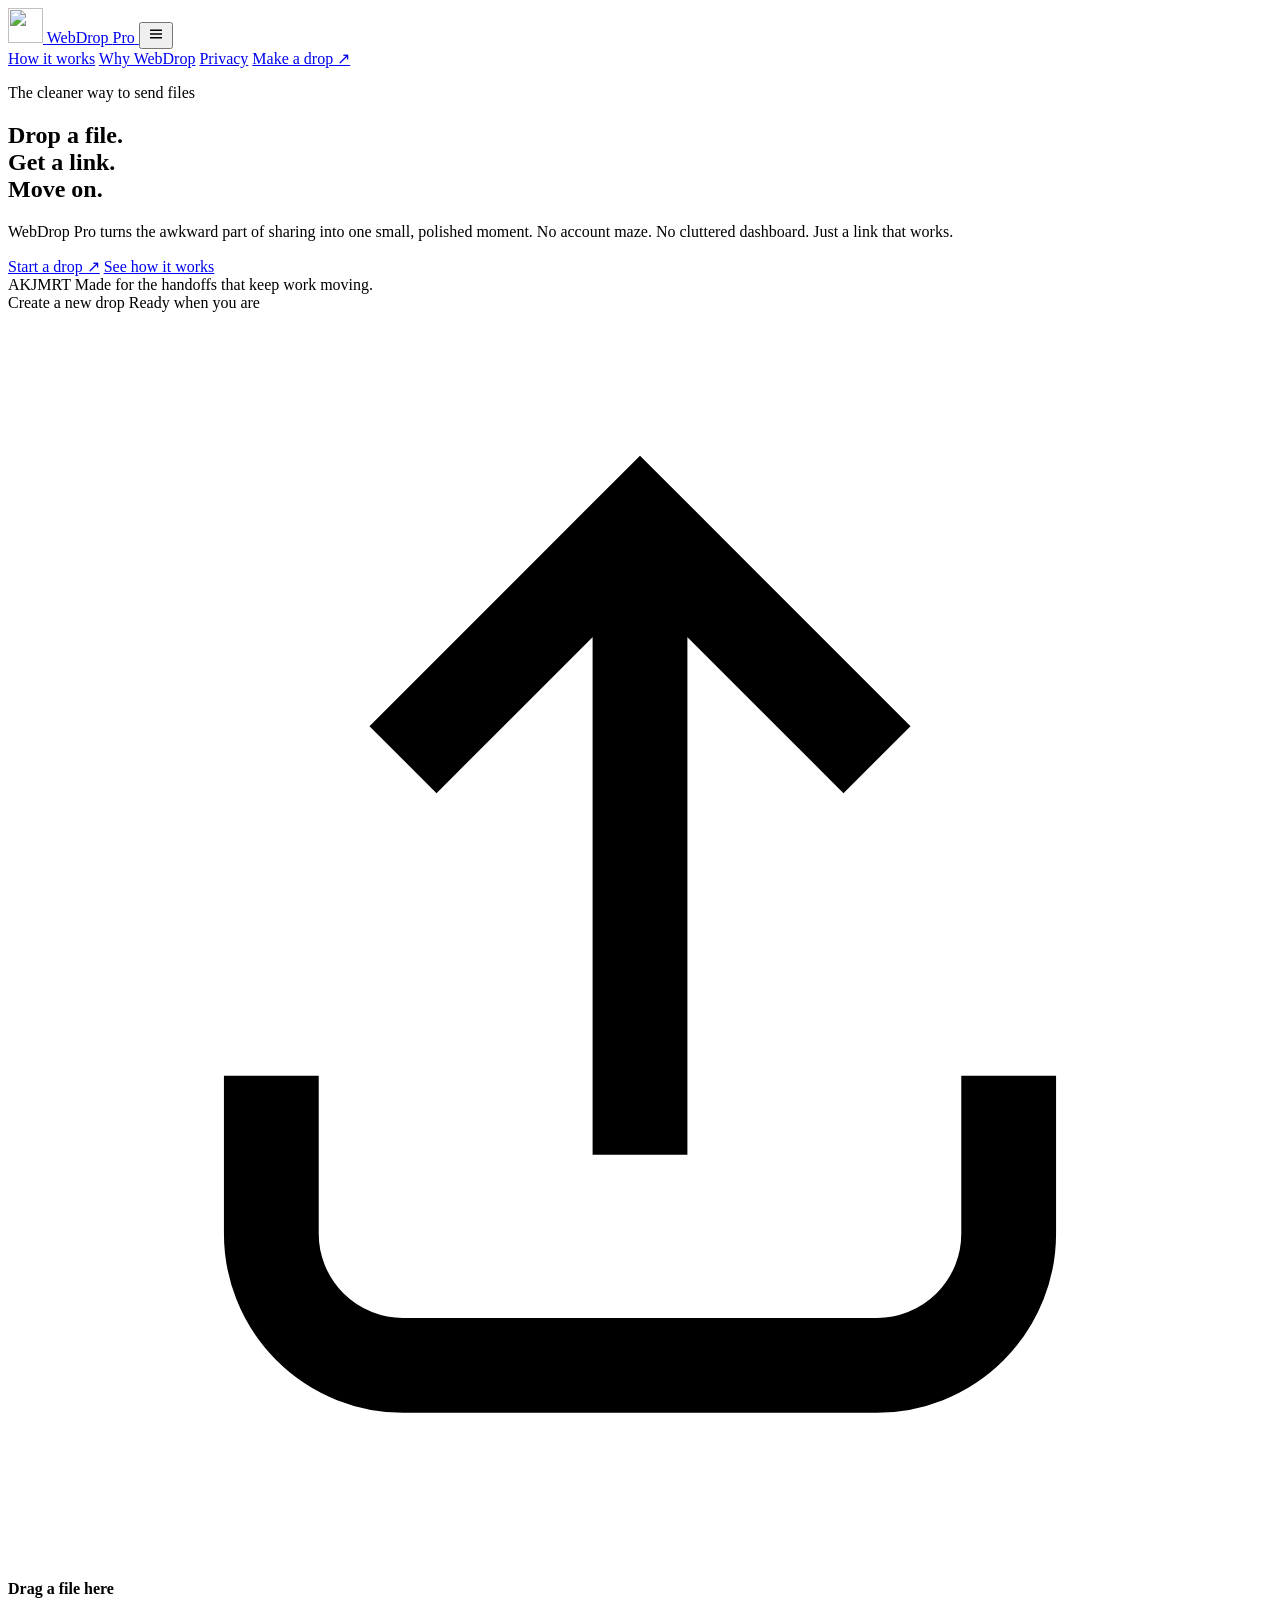
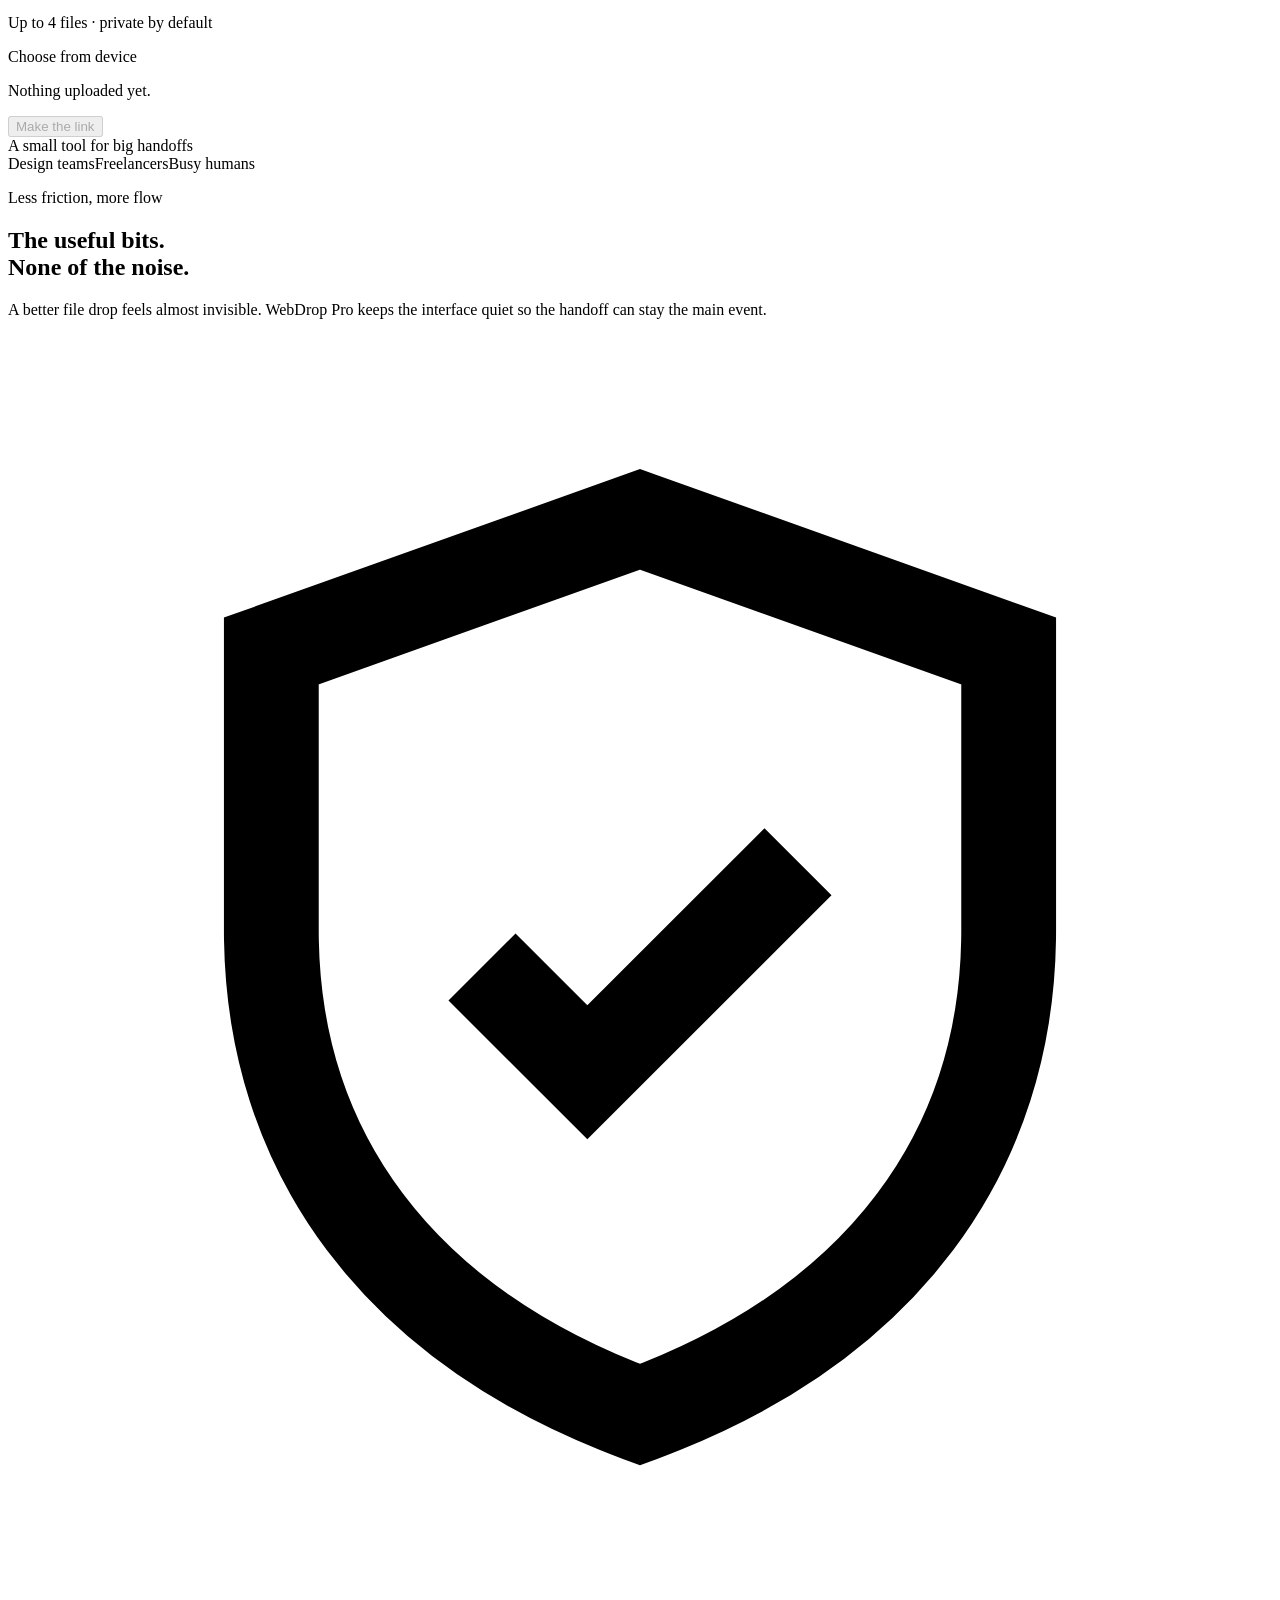
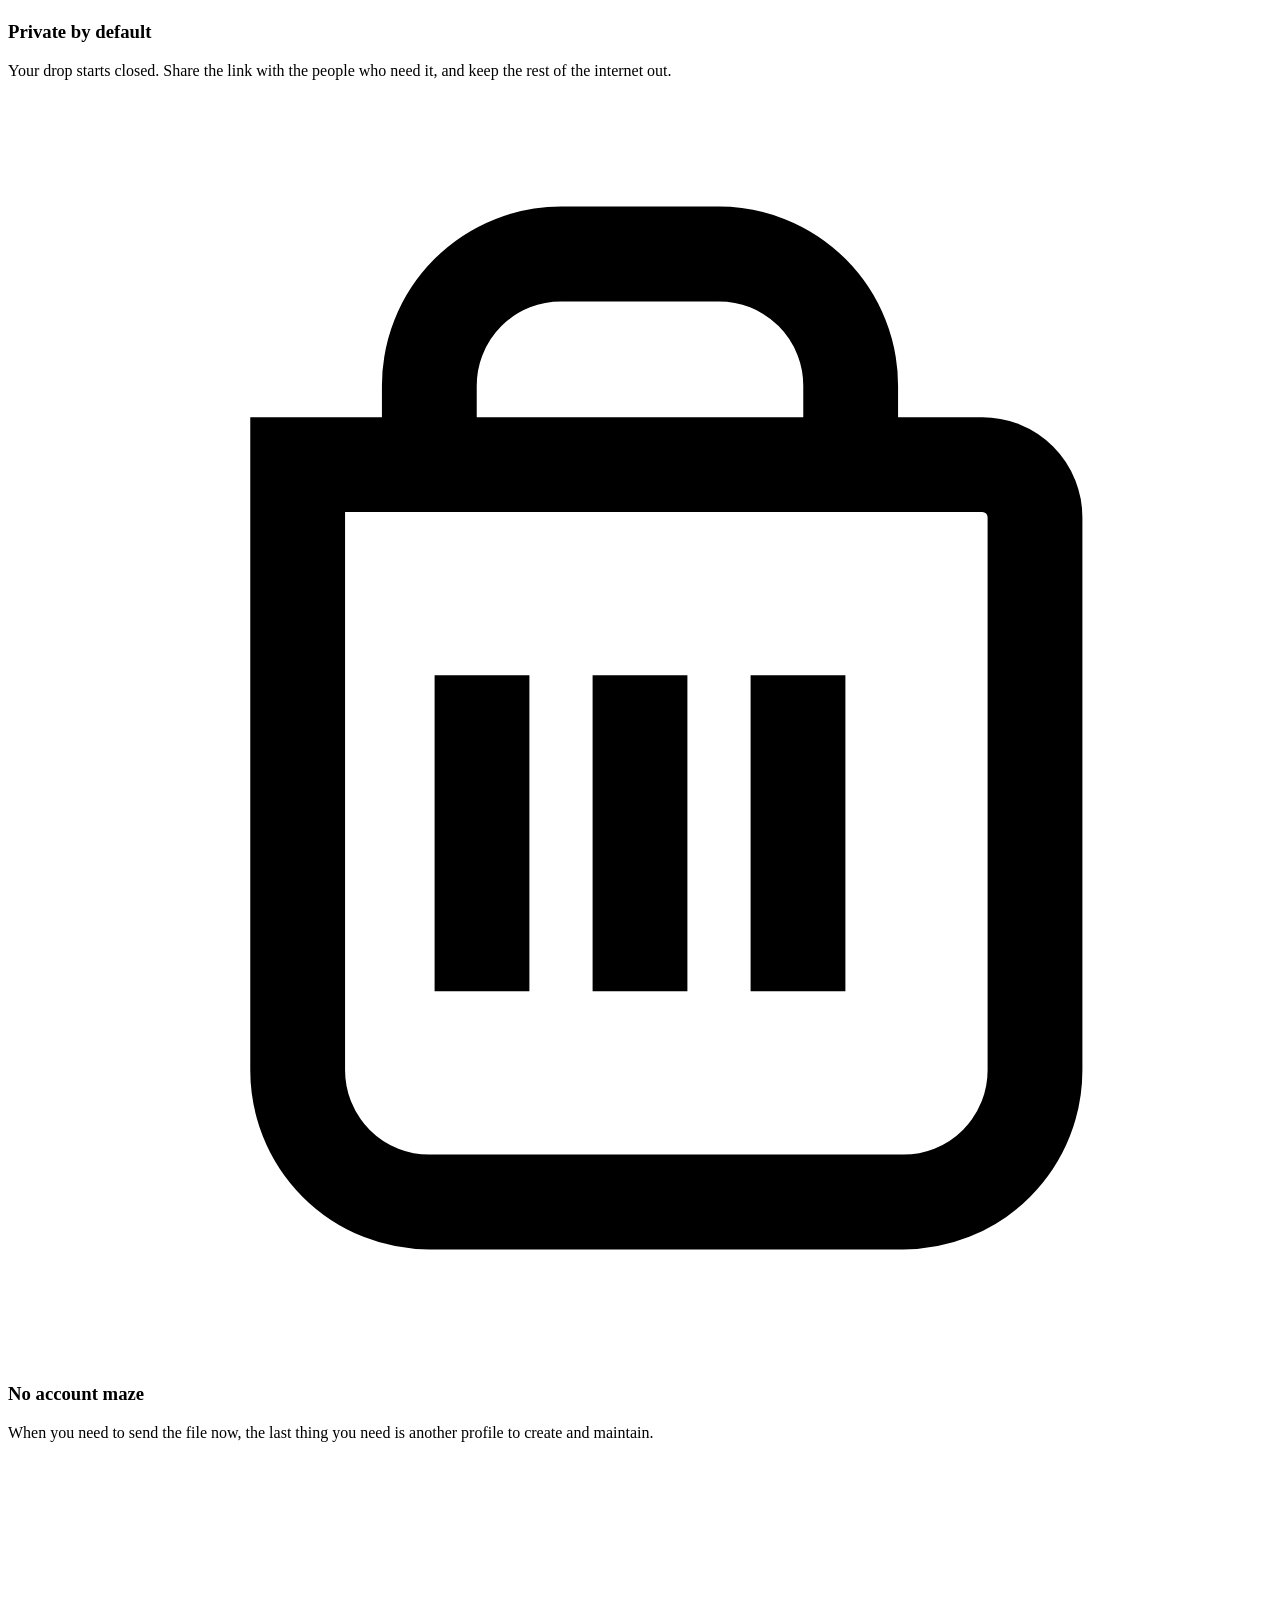
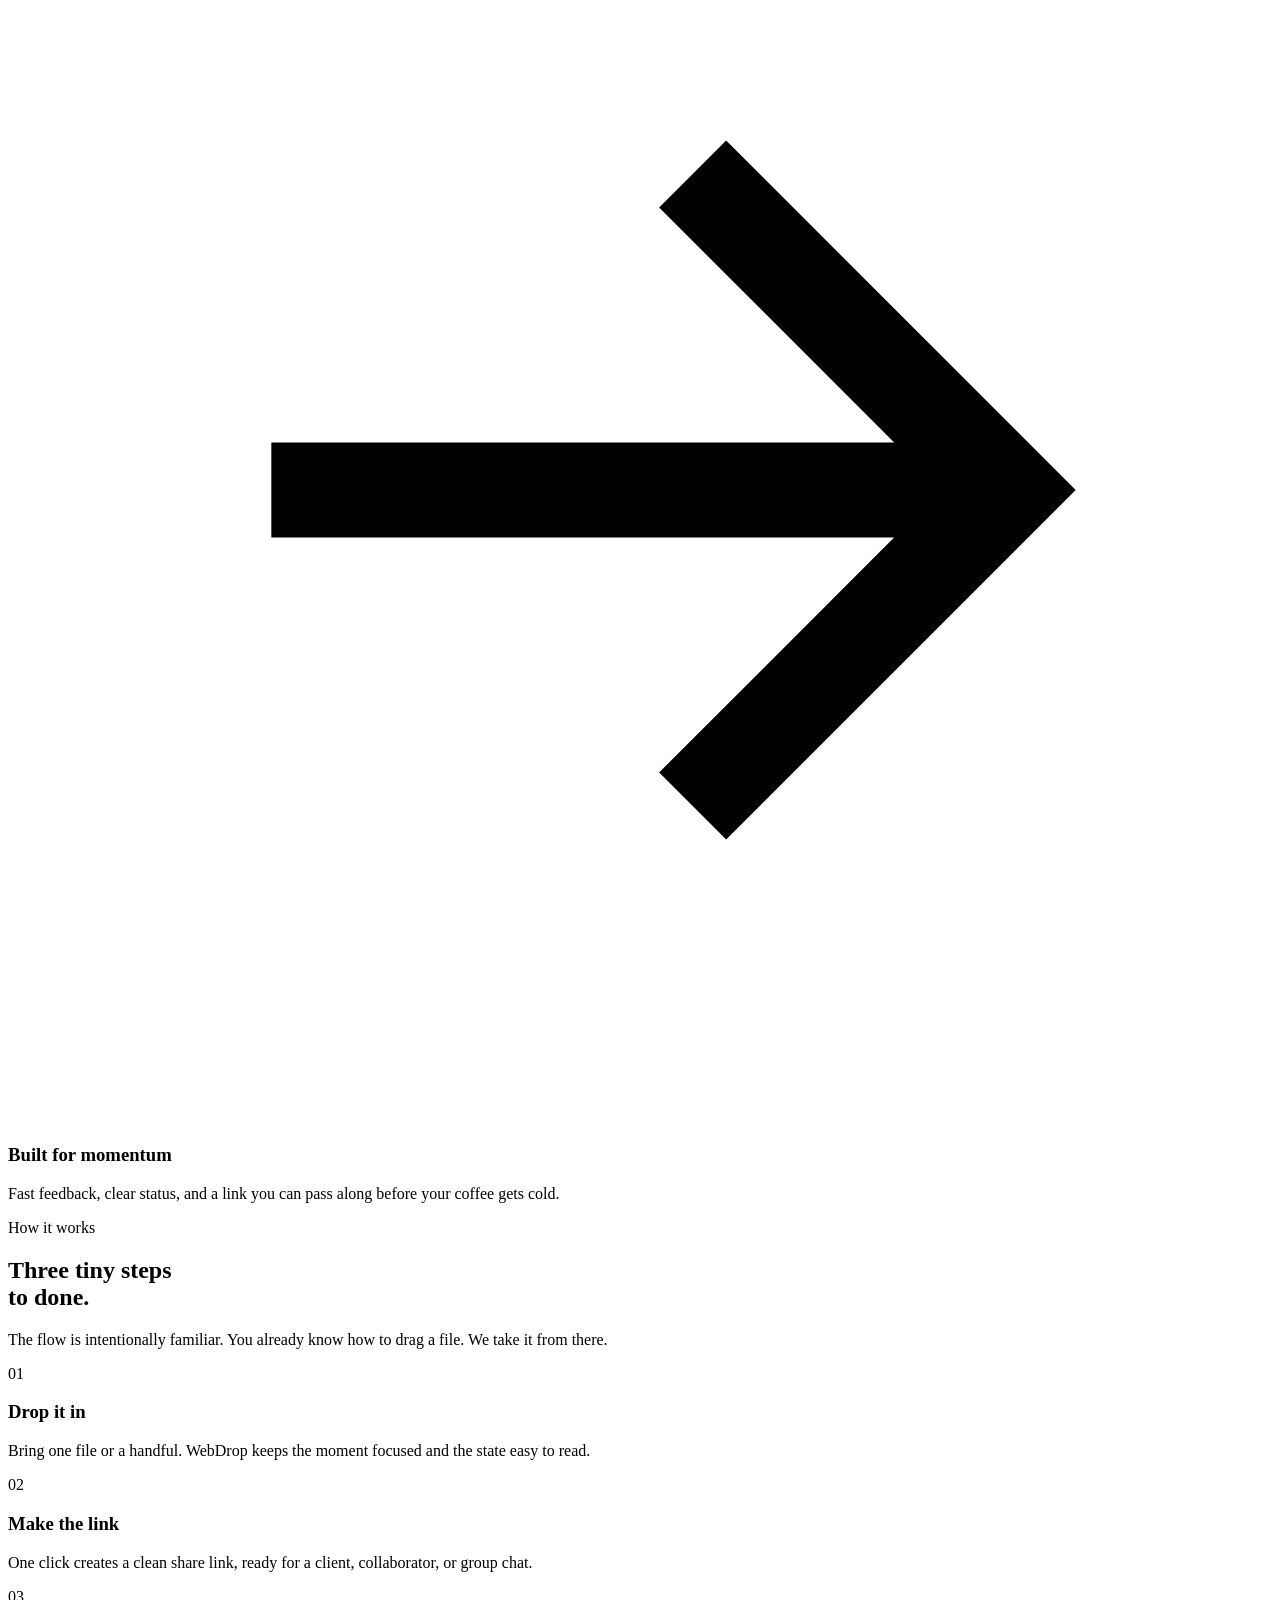
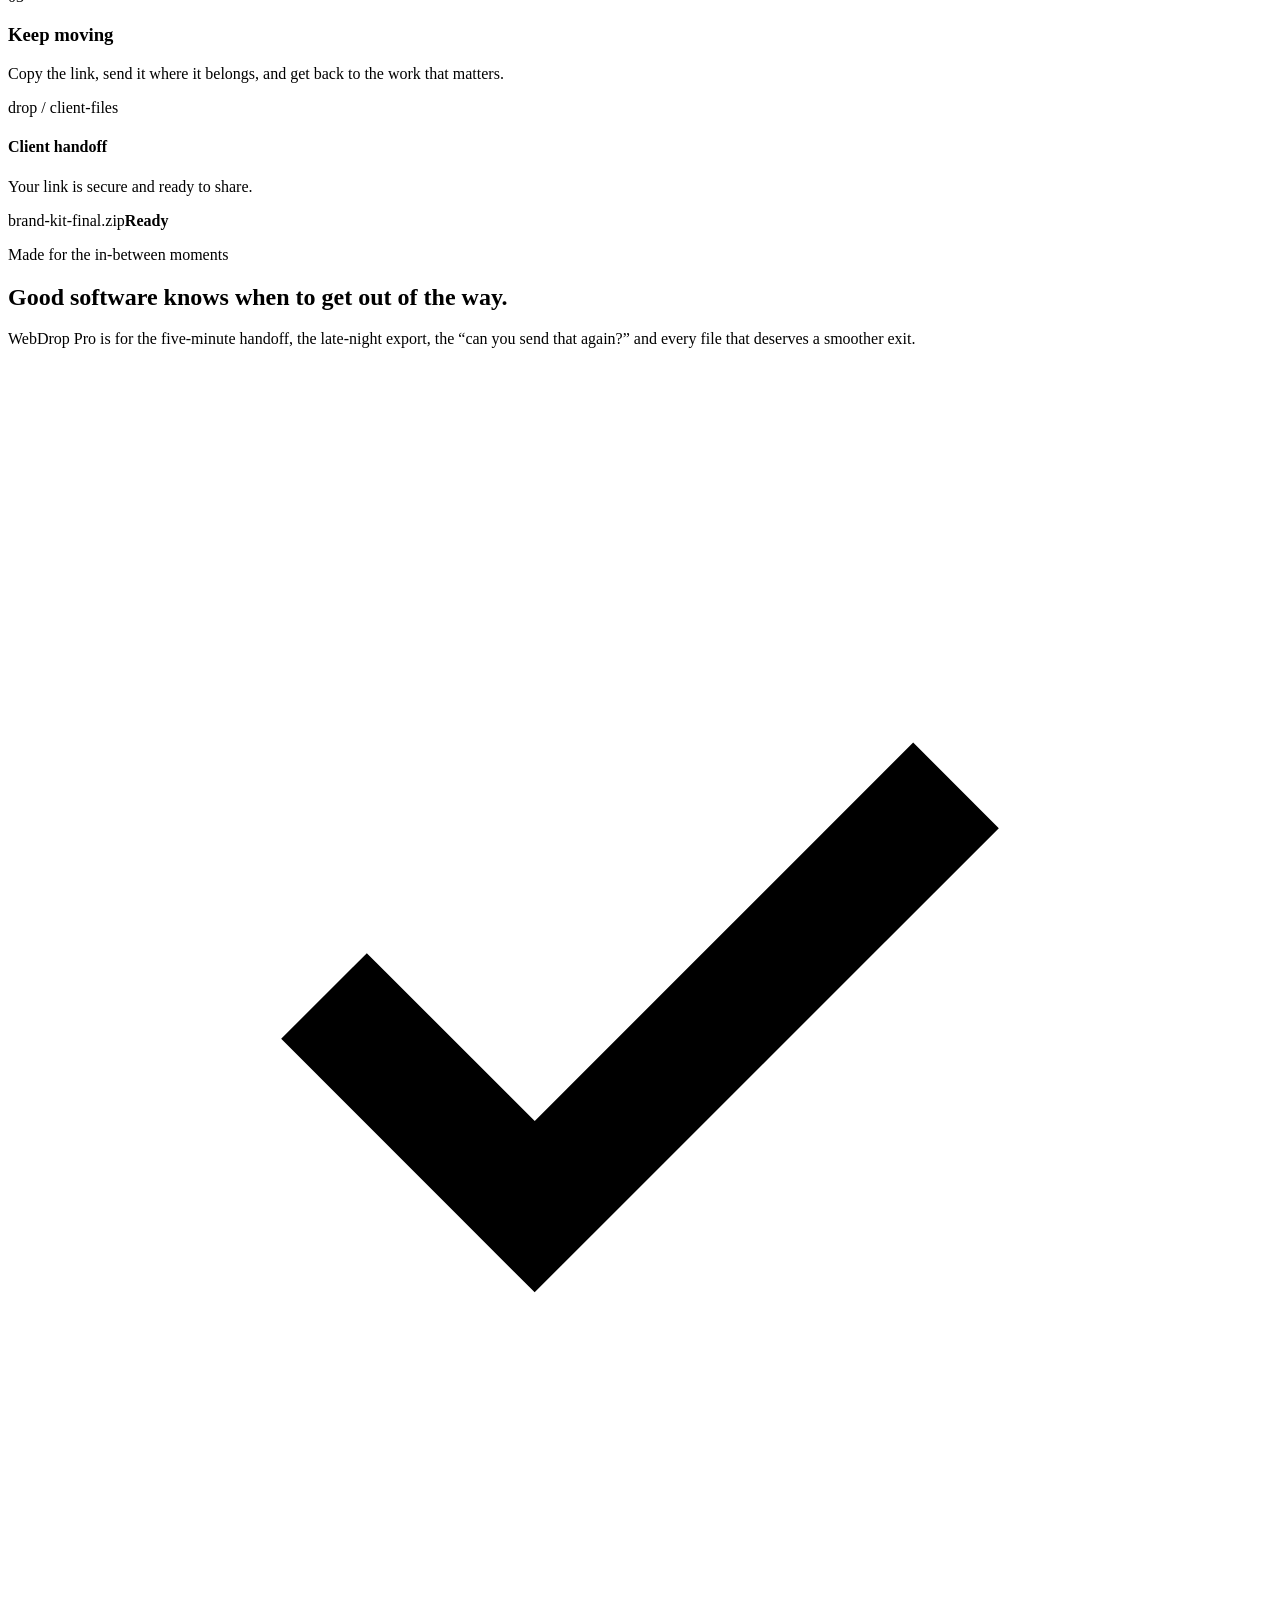
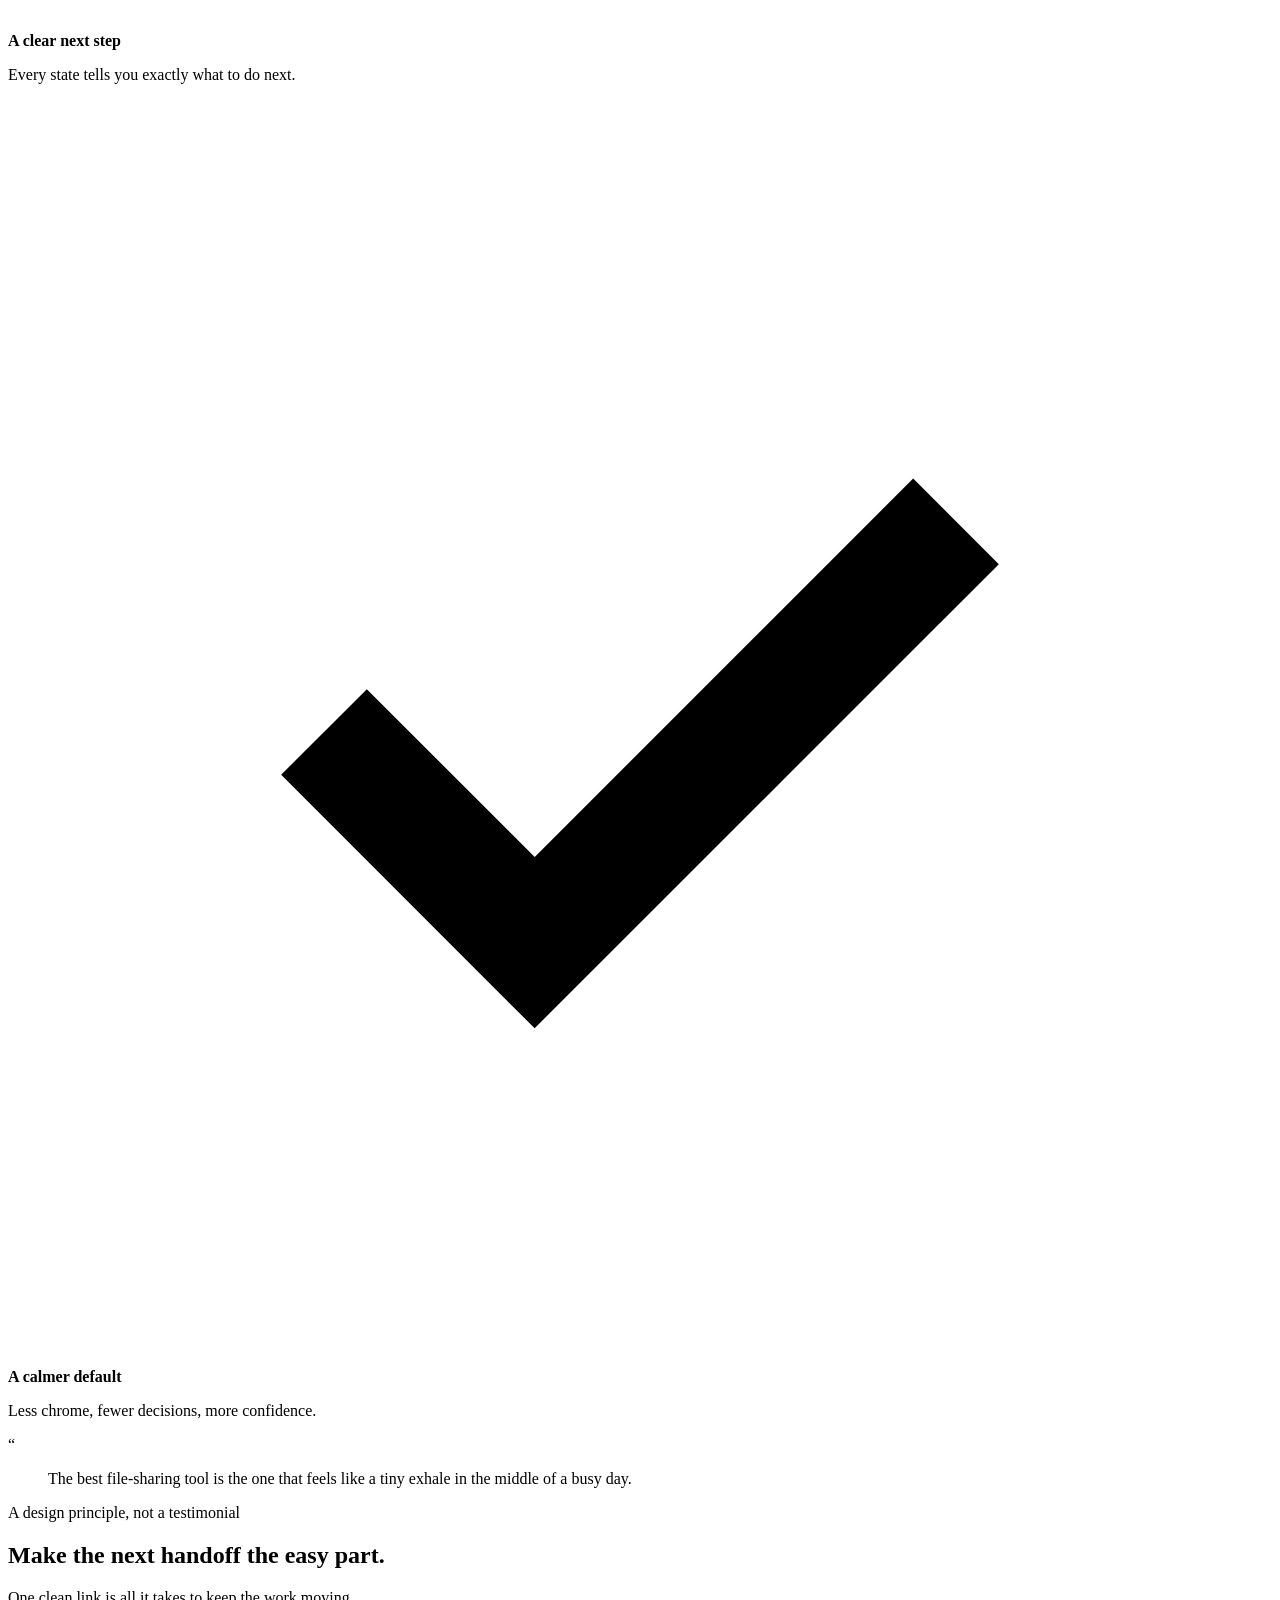
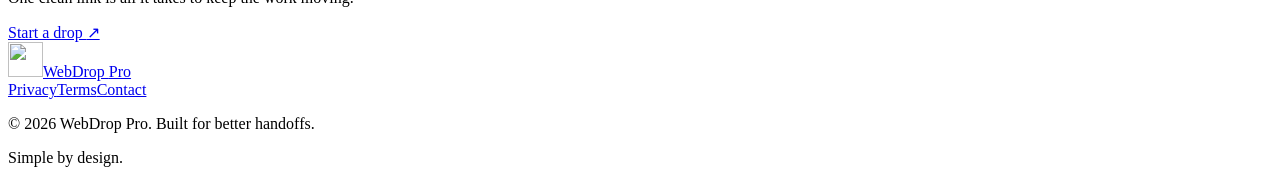
==== index.html @ cbb40728 "Add initial index.html for WebDrop Pro landing page This is the initial commit of the index.html fil" ====
<!doctype html>
<html lang="en">
  <head>
    <meta charset="utf-8">
    <meta name="viewport" content="width=device-width, initial-scale=1">
    <meta name="description" content="WebDrop Pro is the calm, quick way to send files without the fuss.">
    <meta name="theme-color" content="#183e37">
    <title>WebDrop Pro — Send files without the fuss</title>
    <link rel="icon" href="/favicon.svg" type="image/svg+xml">
    <link rel="stylesheet" href="/styles.css">
  </head>
  <body>
    <header class="site-header">
      <div class="container header-inner">
        <a class="brand" href="/" aria-label="WebDrop Pro home">
          <img class="brand-mark" src="/favicon.svg" alt="" width="35" height="35">
          <span class="brand-name">WebDrop <span>Pro</span></span>
        </a>
        <button class="menu-toggle" type="button" aria-label="Toggle navigation" aria-expanded="false" data-menu-toggle>
          <svg width="18" height="18" viewBox="0 0 24 24" fill="none" stroke="currentColor" stroke-width="2"><path d="M4 7h16M4 12h16M4 17h16"/></svg>
        </button>
        <nav class="primary-nav" aria-label="Primary navigation" data-nav>
          <a href="#how-it-works">How it works</a>
          <a href="#why-webdrop">Why WebDrop</a>
          <a href="/privacy">Privacy</a>
          <a class="nav-cta" href="#drop">Make a drop <span aria-hidden="true">↗</span></a>
        </nav>
      </div>
    </header>

    <main>
      <section class="hero" id="drop">
        <div class="container hero-grid">
          <div class="hero-copy" data-reveal>
            <p class="eyebrow">The cleaner way to send files</p>
            <h1>Drop a file.<br>Get a <span>link.</span><br>Move on.</h1>
            <p>WebDrop Pro turns the awkward part of sharing into one small, polished moment. No account maze. No cluttered dashboard. Just a link that works.</p>
            <div class="hero-actions">
              <a class="button button-primary" href="#drop-zone">Start a drop <span class="button-arrow" aria-hidden="true">↗</span></a>
              <a class="button button-secondary" href="#how-it-works">See how it works</a>
            </div>
            <div class="hero-footnote">
              <span class="avatar-stack" aria-hidden="true"><span class="avatar">AK</span><span class="avatar">JM</span><span class="avatar">RT</span></span>
              <span>Made for the handoffs that keep work moving.</span>
            </div>
          </div>

          <div class="drop-card" data-reveal>
            <div class="drop-card-top">
              <span class="drop-card-title">Create a new drop</span>
              <span class="live-pill">Ready when you are</span>
            </div>
            <div class="drop-zone" id="drop-zone" data-dropzone>
              <div class="drop-zone-content">
                <div class="drop-icon" aria-hidden="true">
                  <svg viewBox="0 0 24 24" fill="none" stroke="currentColor" stroke-width="1.8"><path d="M12 16V4M7.5 8.5 12 4l4.5 4.5M5 14.5v3A2.5 2.5 0 0 0 7.5 20h9a2.5 2.5 0 0 0 2.5-2.5v-3"/></svg>
                </div>
                <strong>Drag a file here</strong>
                <p>Up to 4 files · private by default</p>
                <label class="file-button">Choose from device<input data-file-input type="file" multiple hidden></label>
              </div>
            </div>
            <div class="file-list" data-file-list aria-live="polite"></div>
            <div class="drop-card-bottom">
              <p class="drop-status" data-drop-status>Nothing uploaded yet.</p>
              <button class="drop-submit" type="button" data-drop-submit disabled>Make the link</button>
            </div>
          </div>
        </div>
      </section>

      <section class="trust-strip" aria-label="WebDrop Pro highlights">
        <div class="container trust-inner">
          <span class="trust-label">A small tool for big handoffs</span>
          <div class="trust-items"><span><i></i>Design teams</span><span><i></i>Freelancers</span><span><i></i>Busy humans</span></div>
        </div>
      </section>

      <section class="section features-section" id="why-webdrop">
        <div class="container">
          <div class="section-head" data-reveal>
            <p class="section-kicker">Less friction, more flow</p>
            <h2>The useful bits.<br>None of the noise.</h2>
            <p class="section-intro">A better file drop feels almost invisible. WebDrop Pro keeps the interface quiet so the handoff can stay the main event.</p>
          </div>
          <div class="feature-grid">
            <article class="feature-card" data-reveal>
              <div class="feature-icon"><svg viewBox="0 0 24 24" fill="none" stroke="currentColor" stroke-width="1.8"><path d="M12 3.5 19 6v5.3c0 4.2-2.4 7.5-7 9.2-4.6-1.7-7-5-7-9.2V6l7-2.5Z"/><path d="m9 12 2 2 4-4"/></svg></div>
              <h3>Private by default</h3>
              <p>Your drop starts closed. Share the link with the people who need it, and keep the rest of the internet out.</p>
            </article>
            <article class="feature-card" data-reveal>
              <div class="feature-icon orange"><svg viewBox="0 0 24 24" fill="none" stroke="currentColor" stroke-width="1.8"><path d="M8 7V5.5A2.5 2.5 0 0 1 10.5 3h3A2.5 2.5 0 0 1 16 5.5V7M5.5 7h13a1 1 0 0 1 1 1v10.5a2.5 2.5 0 0 1-2.5 2.5h-9A2.5 2.5 0 0 1 5.5 18.5V7ZM9 11v6M12 11v6M15 11v6"/></svg></div>
              <h3>No account maze</h3>
              <p>When you need to send the file now, the last thing you need is another profile to create and maintain.</p>
            </article>
            <article class="feature-card" data-reveal>
              <div class="feature-icon green"><svg viewBox="0 0 24 24" fill="none" stroke="currentColor" stroke-width="1.8"><path d="M5 12h14M13 6l6 6-6 6"/></svg></div>
              <h3>Built for momentum</h3>
              <p>Fast feedback, clear status, and a link you can pass along before your coffee gets cold.</p>
            </article>
          </div>
        </div>
      </section>

      <section class="section steps-section" id="how-it-works">
        <div class="container">
          <div class="section-head" data-reveal>
            <p class="section-kicker">How it works</p>
            <h2>Three tiny steps<br>to done.</h2>
            <p class="section-intro">The flow is intentionally familiar. You already know how to drag a file. We take it from there.</p>
          </div>
          <div class="steps-grid">
            <article class="step" data-reveal><span class="step-number">01</span><h3>Drop it in</h3><p>Bring one file or a handful. WebDrop keeps the moment focused and the state easy to read.</p></article>
            <article class="step" data-reveal><span class="step-number">02</span><h3>Make the link</h3><p>One click creates a clean share link, ready for a client, collaborator, or group chat.</p></article>
            <article class="step" data-reveal><span class="step-number">03</span><h3>Keep moving</h3><p>Copy the link, send it where it belongs, and get back to the work that matters.</p></article>
          </div>
        </div>
      </section>

      <section class="section split-section">
        <div class="container split-grid">
          <div class="split-visual" data-reveal aria-hidden="true">
            <div class="visual-window">
              <div class="visual-window-head"><span>drop / client-files</span><span class="window-dots"><i></i><i></i><i></i></span></div>
              <div class="window-panel"><h4>Client handoff</h4><p>Your link is secure and ready to share.</p><div class="progress-line"><span></span></div><div class="window-file"><span>brand-kit-final.zip</span><b>Ready</b></div></div>
            </div>
          </div>
          <div class="split-copy" data-reveal>
            <p class="section-kicker">Made for the in-between moments</p>
            <h2>Good software knows when to get out of the way.</h2>
            <p class="section-intro">WebDrop Pro is for the five-minute handoff, the late-night export, the “can you send that again?” and every file that deserves a smoother exit.</p>
            <div class="mini-points">
              <div class="mini-point"><span class="mini-point-check"><svg viewBox="0 0 24 24" fill="none" stroke="currentColor" stroke-width="2.3"><path d="m6 12 4 4 8-8"/></svg></span><div><strong>A clear next step</strong><p>Every state tells you exactly what to do next.</p></div></div>
              <div class="mini-point"><span class="mini-point-check"><svg viewBox="0 0 24 24" fill="none" stroke="currentColor" stroke-width="2.3"><path d="m6 12 4 4 8-8"/></svg></span><div><strong>A calmer default</strong><p>Less chrome, fewer decisions, more confidence.</p></div></div>
            </div>
          </div>
        </div>
      </section>

      <section class="quote-section">
        <div class="container">
          <div class="quote-card" data-reveal><div class="quote-mark">“</div><div><blockquote>The best file-sharing tool is the one that feels like a tiny exhale in the middle of a busy day.</blockquote><p class="quote-caption">A design principle, not a testimonial</p></div></div>
        </div>
      </section>

      <section class="final-cta">
        <div class="container" data-reveal>
          <h2>Make the next handoff the easy part.</h2>
          <p>One clean link is all it takes to keep the work moving.</p>
          <a class="button button-primary" href="#drop-zone">Start a drop <span class="button-arrow" aria-hidden="true">↗</span></a>
        </div>
      </section>
    </main>

    <footer class="site-footer">
      <div class="container">
        <div class="footer-top"><a class="brand" href="/" aria-label="WebDrop Pro home"><img class="brand-mark" src="/favicon.svg" alt="" width="35" height="35"><span class="brand-name">WebDrop <span>Pro</span></span></a><nav class="footer-nav" aria-label="Footer navigation"><a href="/privacy">Privacy</a><a href="/terms">Terms</a><a href="mailto:hello@webdrop.pro">Contact</a></nav></div>
        <div class="footer-bottom"><p>© 2026 WebDrop Pro. Built for better handoffs.</p><p>Simple by design.</p></div>
      </div>
    </footer>
    <div class="toast" role="status" aria-live="polite" data-toast></div>
    <script src="/app.js" defer></script>
  </body>
</html>
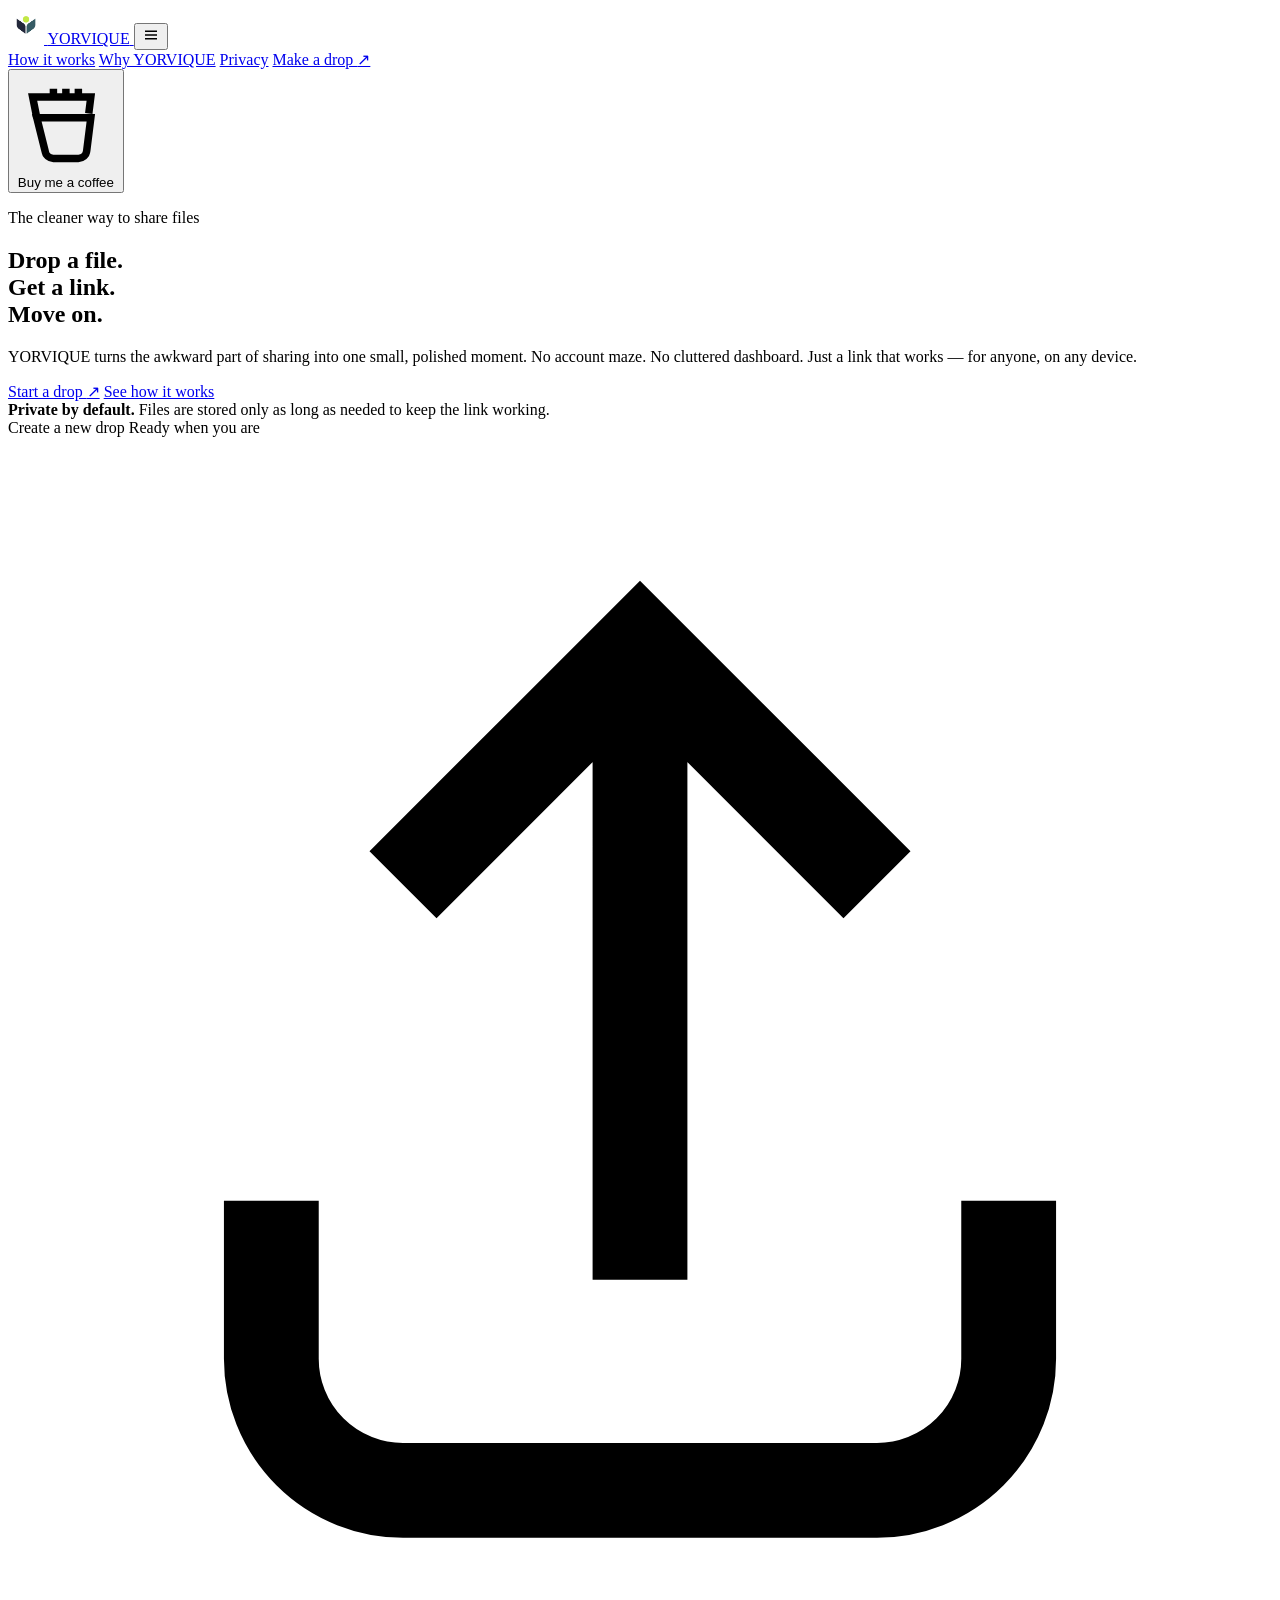
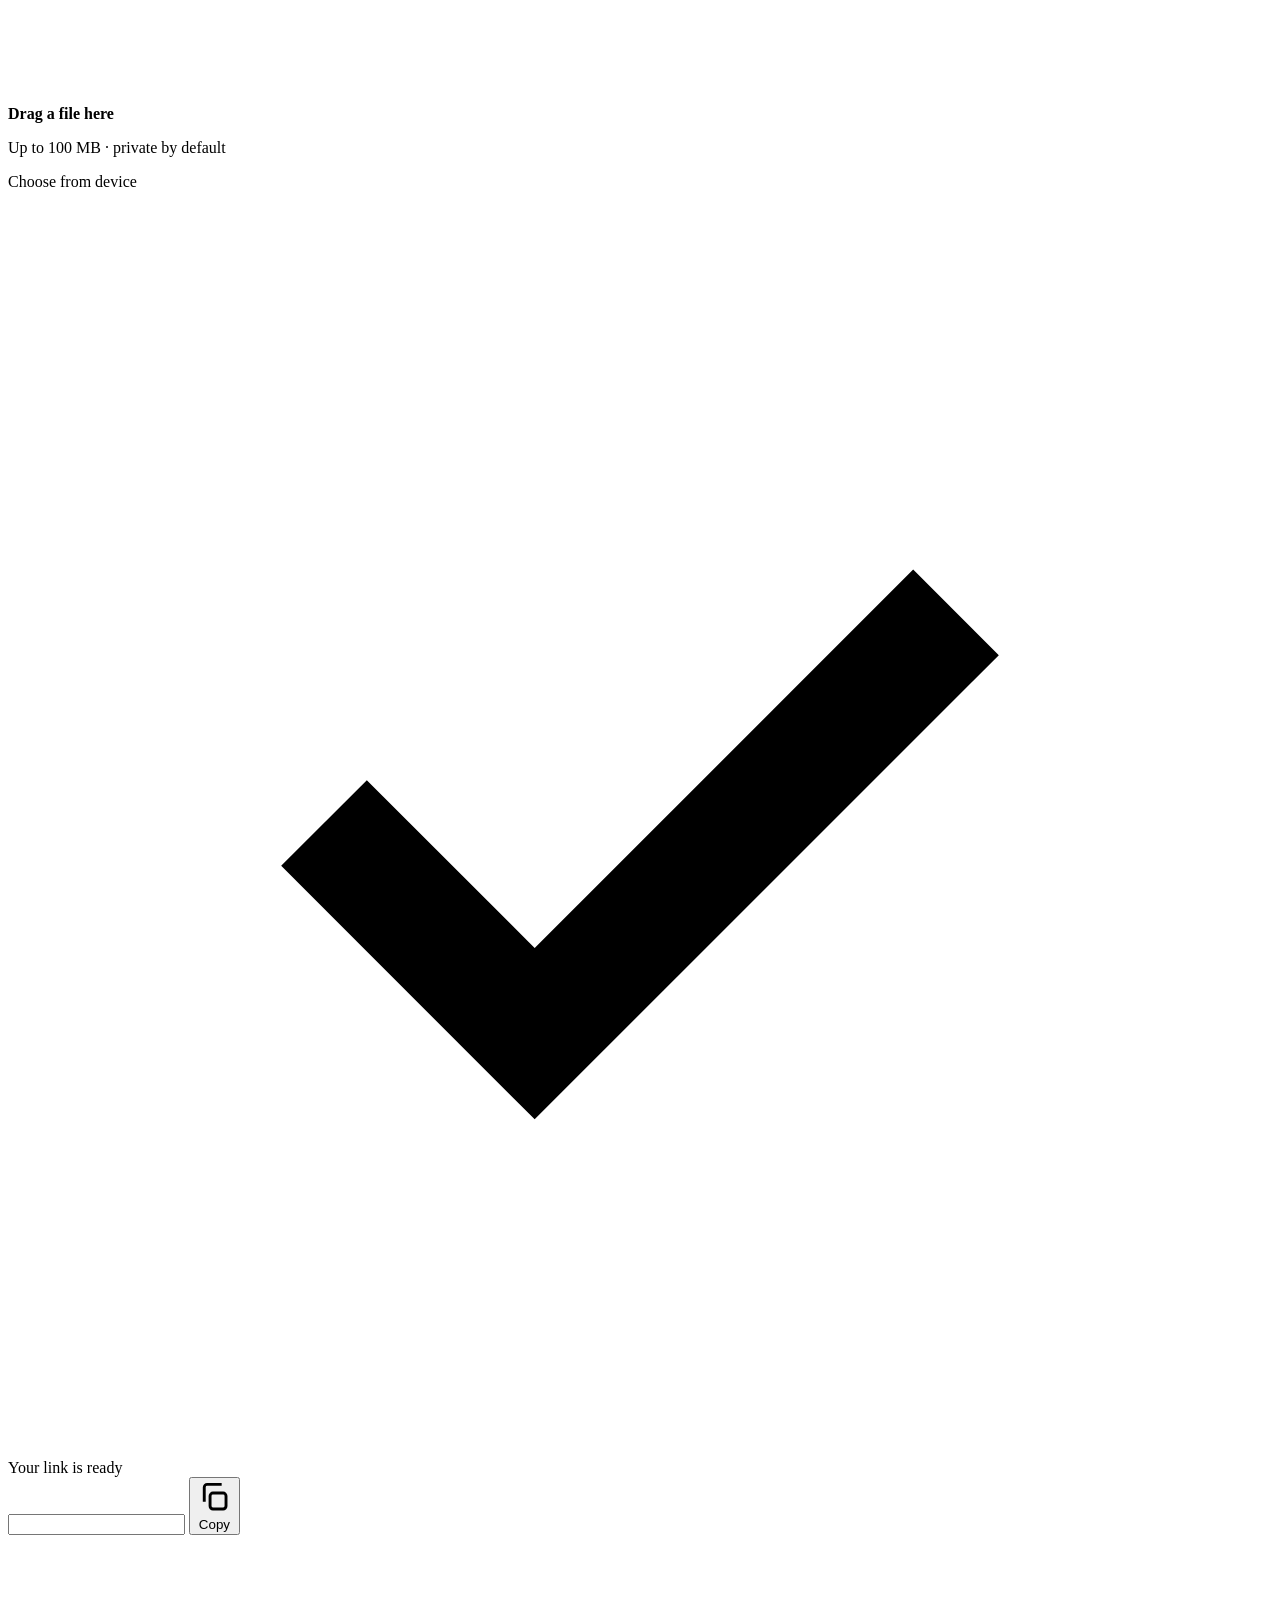
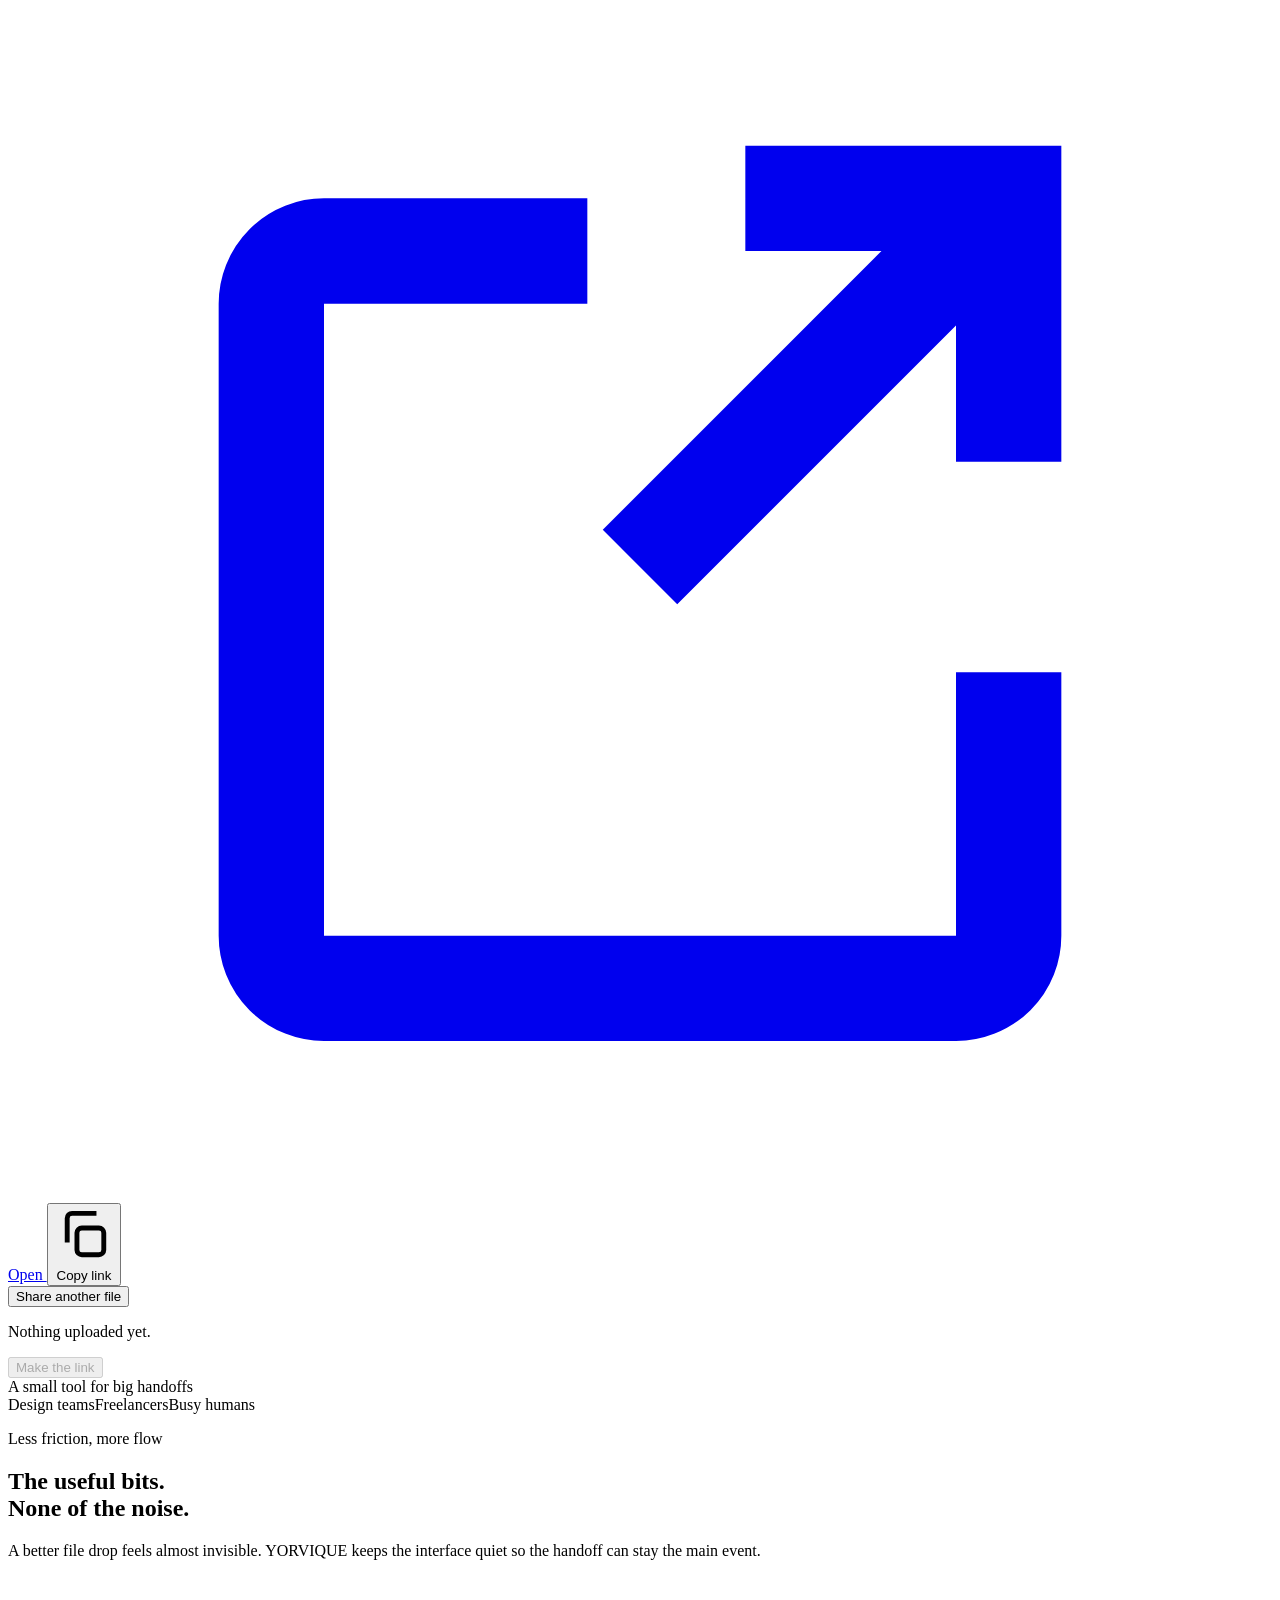
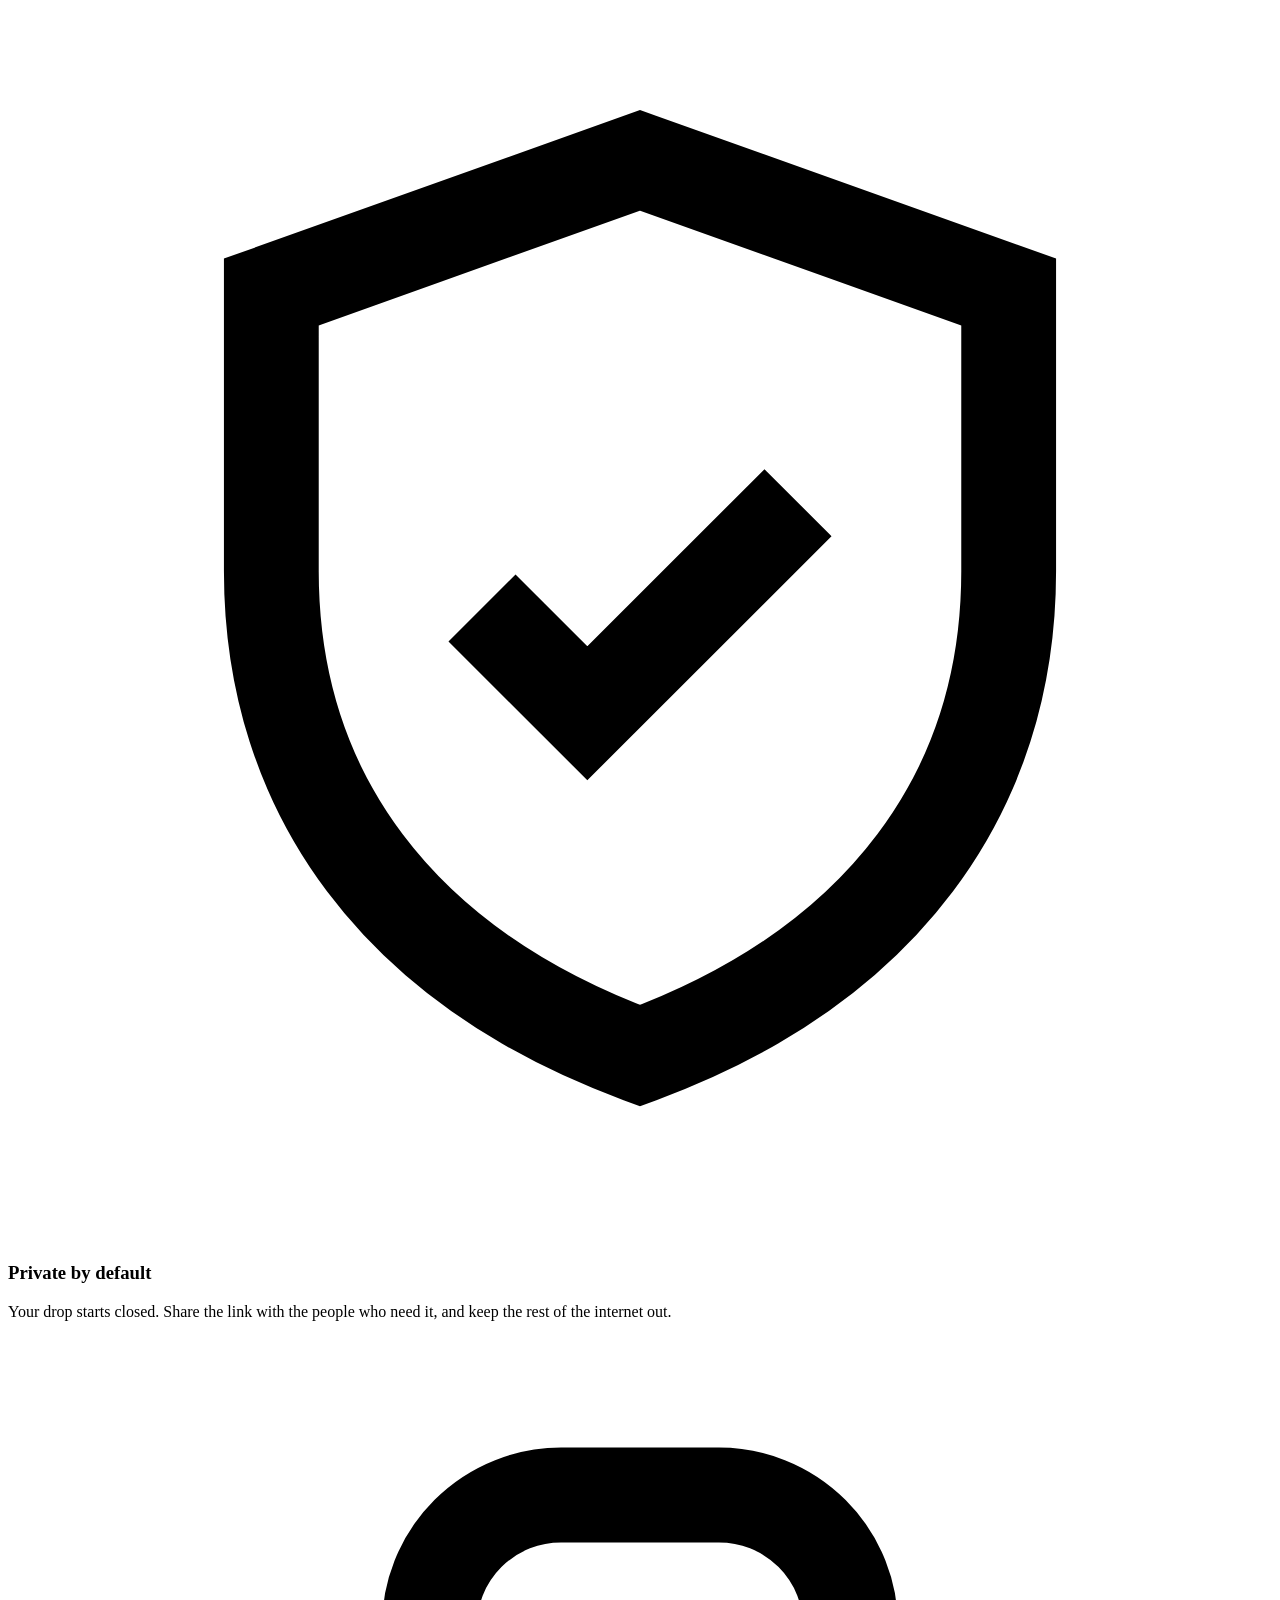
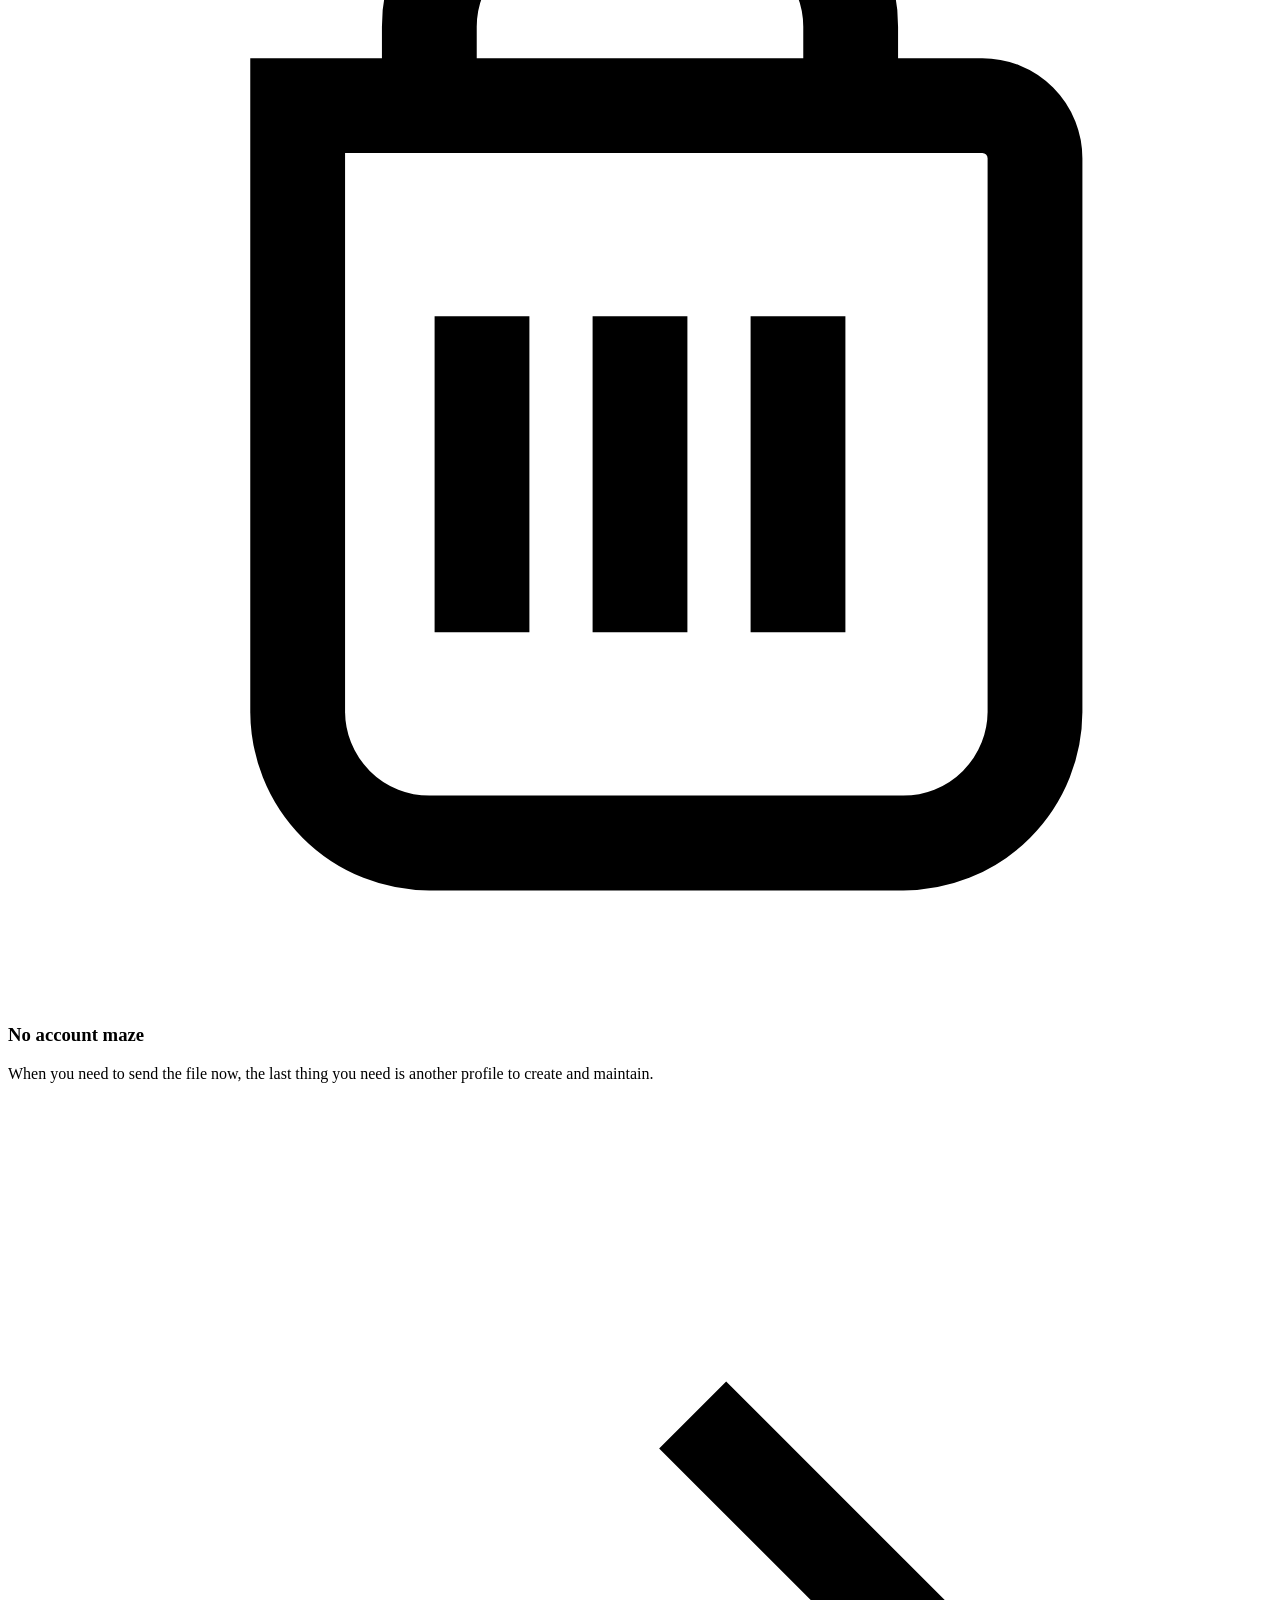
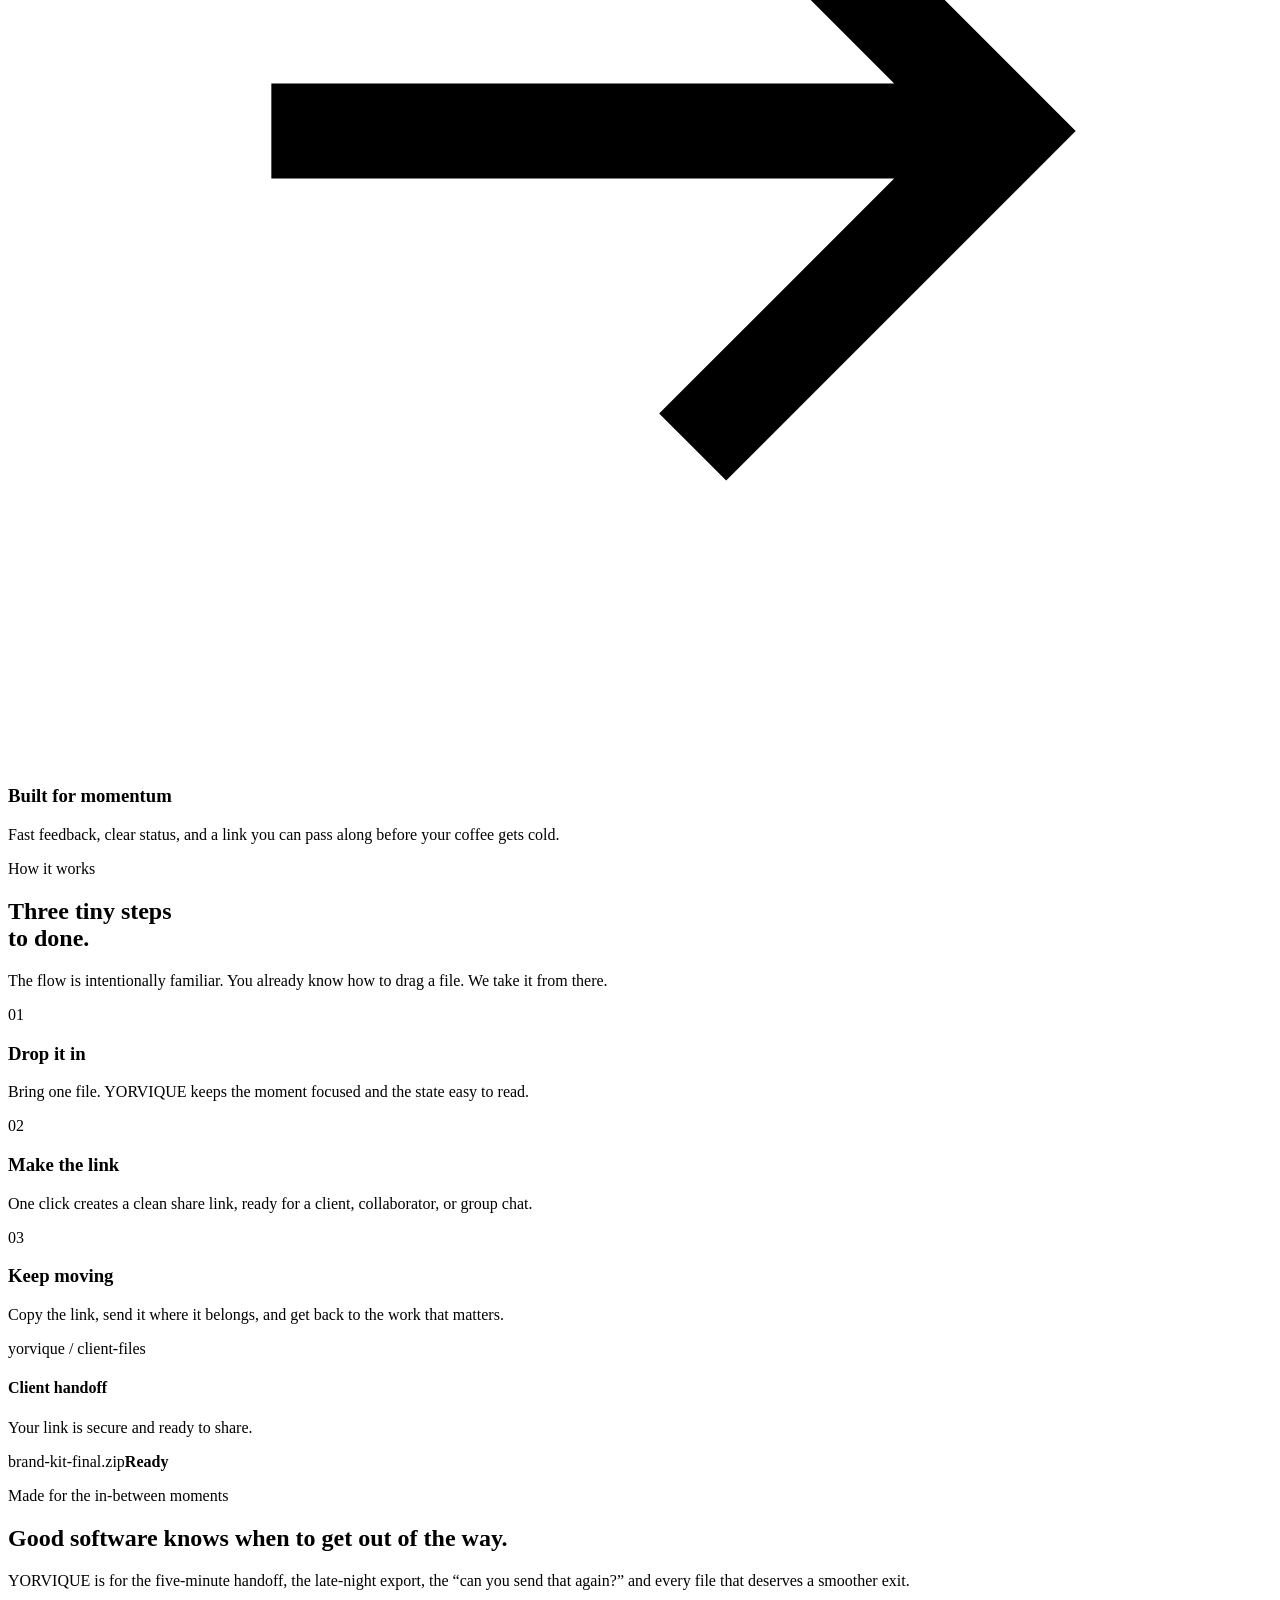
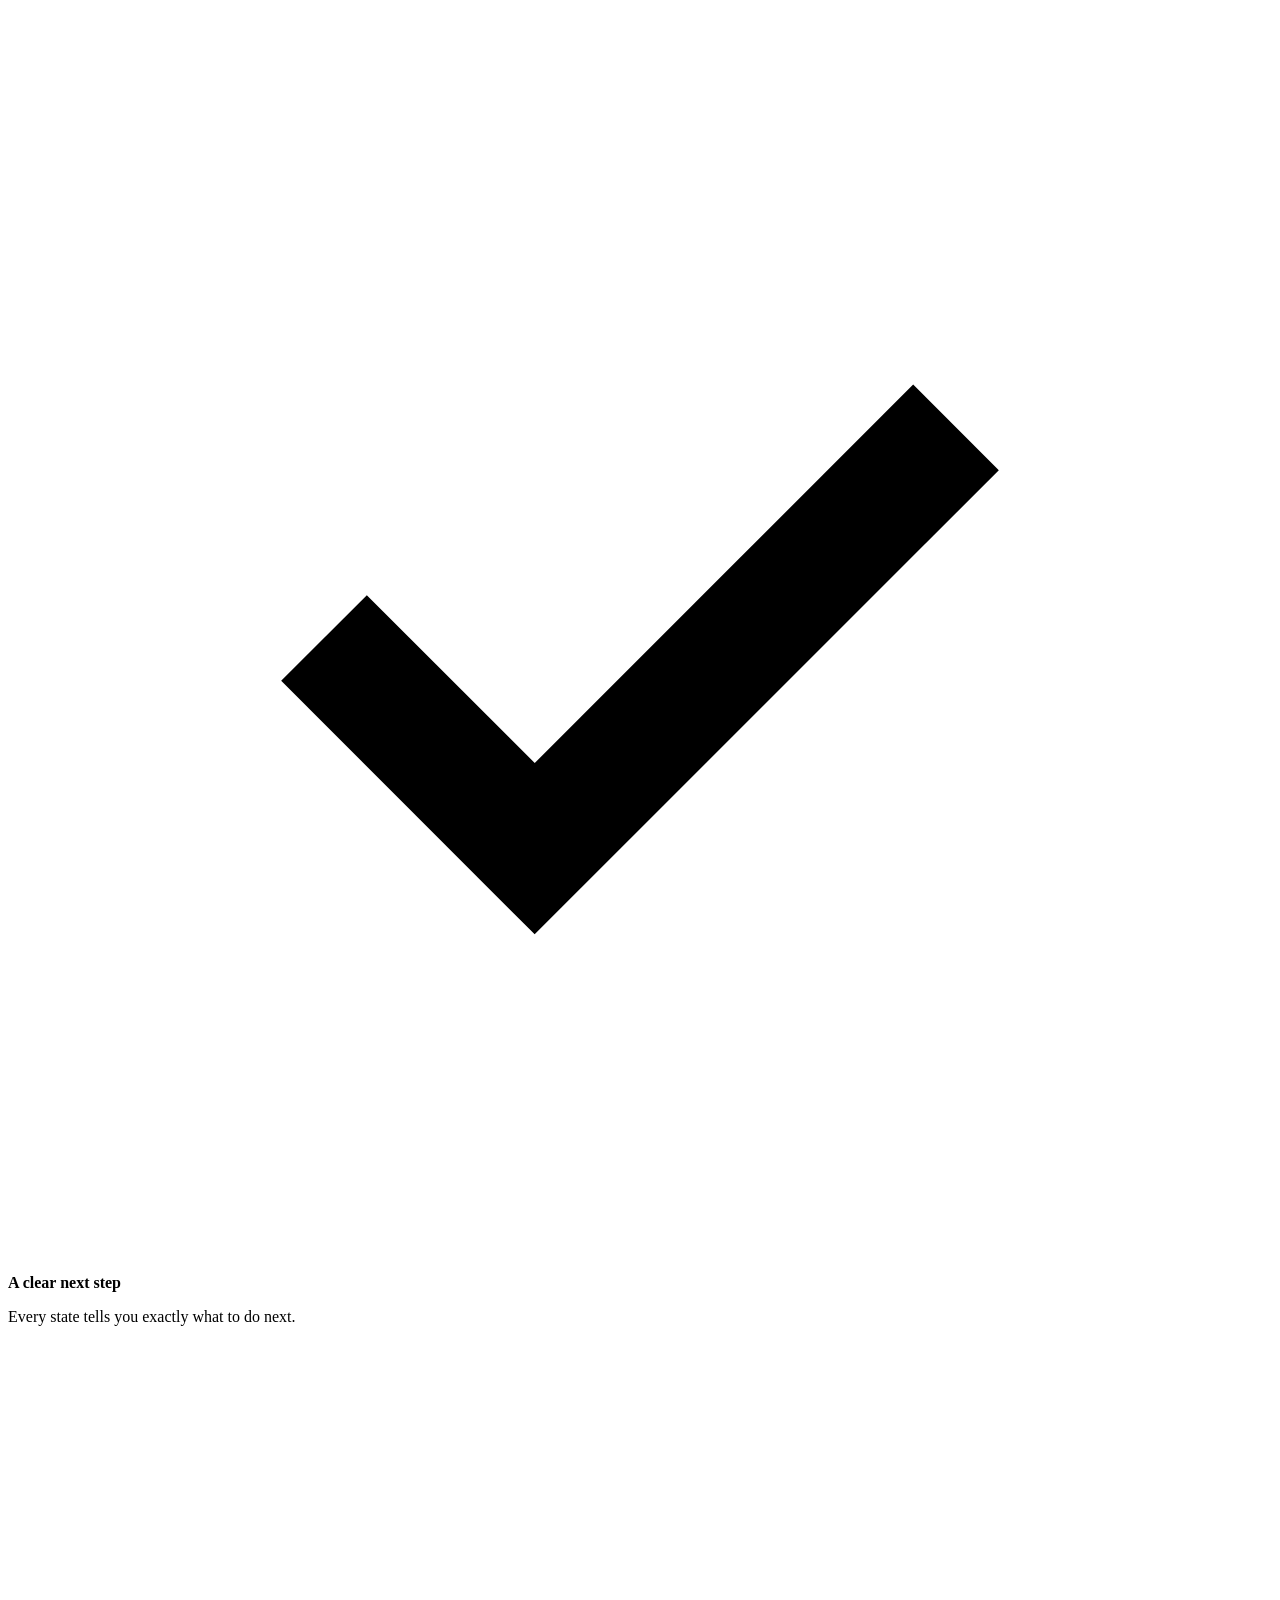
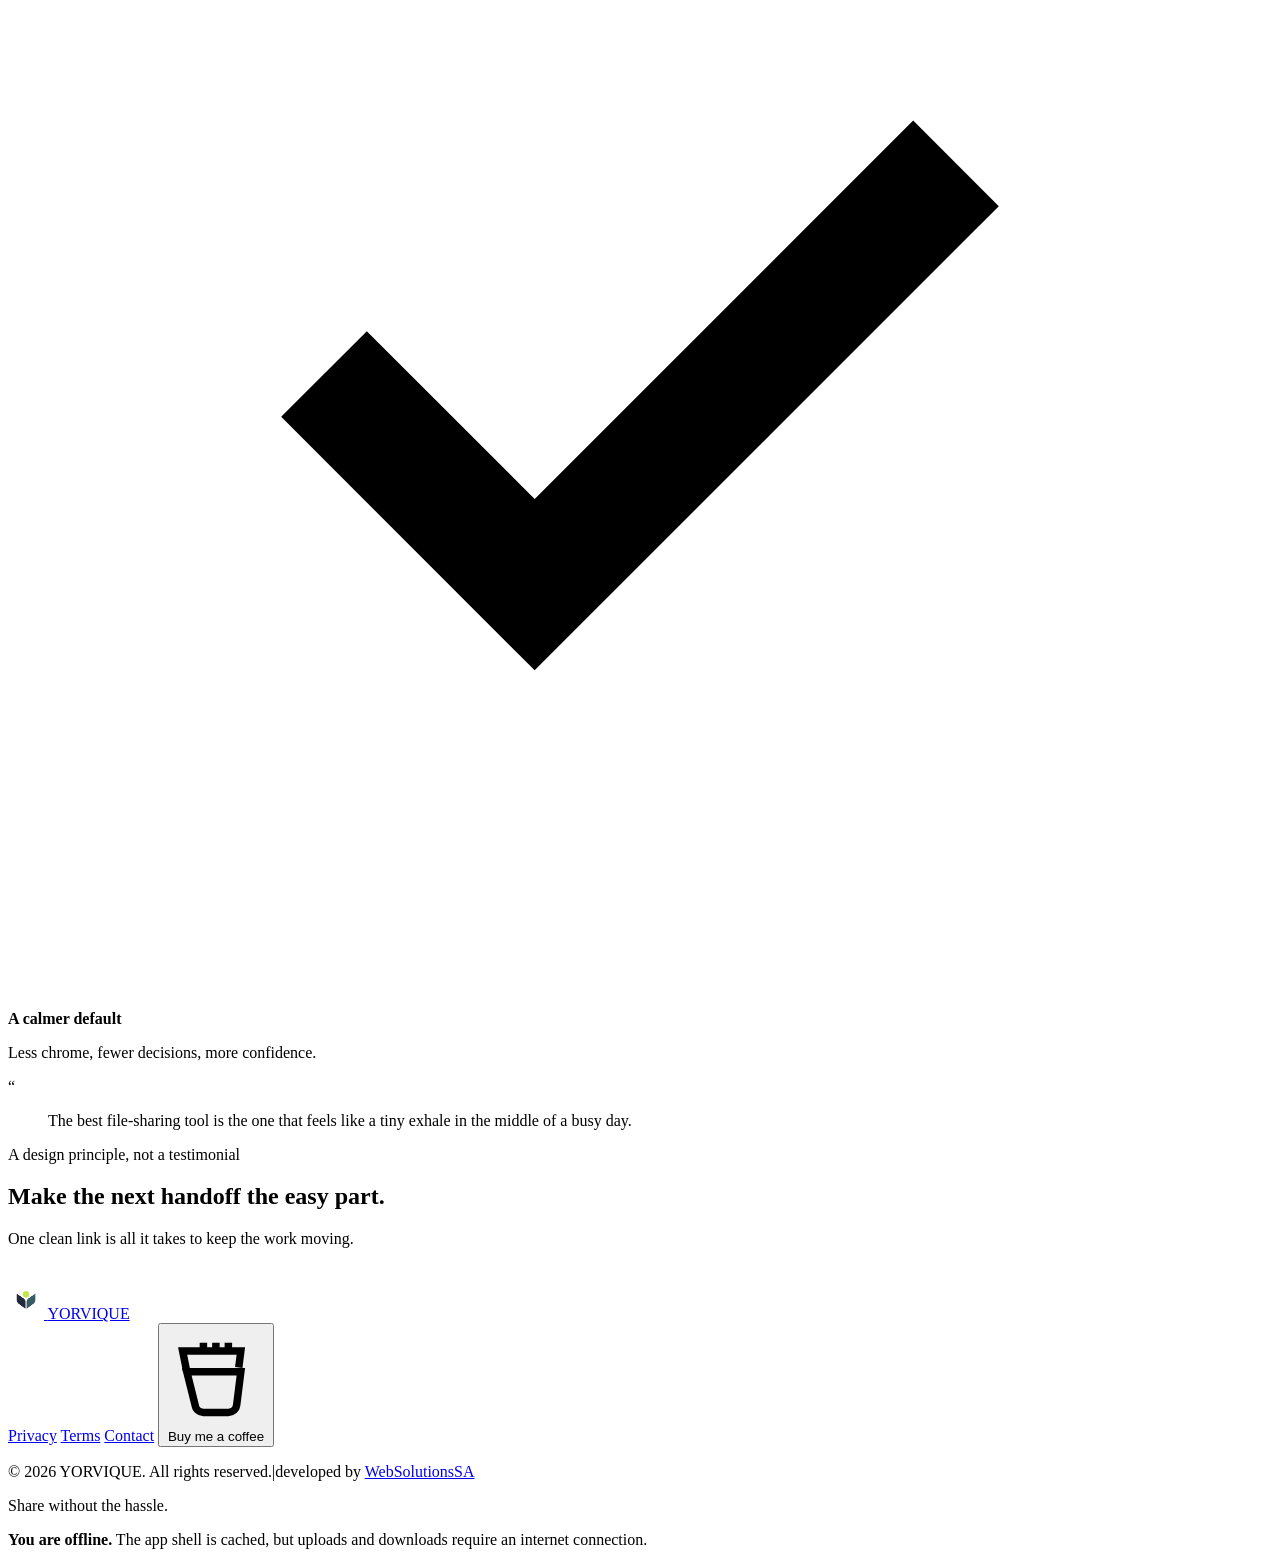
==== commit aa4ebd3f: "Add files via upload" ====
--- a/index.html
+++ b/index.html
@@ -1,30 +1,72 @@
 <!doctype html>
-<html lang="en">
+<html lang="en" class="no-js">
   <head>
     <meta charset="utf-8">
     <meta name="viewport" content="width=device-width, initial-scale=1">
-    <meta name="description" content="WebDrop Pro is the calm, quick way to send files without the fuss.">
-    <meta name="theme-color" content="#183e37">
-    <title>WebDrop Pro — Send files without the fuss</title>
-    <link rel="icon" href="/favicon.svg" type="image/svg+xml">
-    <link rel="stylesheet" href="/styles.css">
+    <meta name="description" content="YORVIQUE — Share without the hassle. Upload a file, generate a shareable link and move on. Simple, convenient and straightforward.">
+    <meta name="theme-color" content="#202638">
+    <meta name="application-name" content="YORVIQUE">
+    <meta name="apple-mobile-web-app-title" content="YORVIQUE">
+    <meta name="apple-mobile-web-app-capable" content="yes">
+    <meta name="apple-mobile-web-app-status-bar-style" content="default">
+    <meta name="color-scheme" content="light">
+
+    <!-- Open Graph / social sharing -->
+    <meta property="og:type" content="website">
+    <meta property="og:site_name" content="YORVIQUE">
+    <meta property="og:title" content="YORVIQUE — Share without the hassle.">
+    <meta property="og:description" content="Upload a file, generate a shareable link and move on. Simple, convenient and straightforward.">
+    <meta property="og:image" content="/yorvique.png">
+    <meta name="twitter:card" content="summary_large_image">
+    <meta name="twitter:title" content="YORVIQUE — Share without the hassle.">
+    <meta name="twitter:description" content="Upload a file, generate a shareable link and move on.">
+
+    <title>YORVIQUE — Share without the hassle</title>
+
+    <!-- Favicon / icon references (resolved from /config/brand-config.js at runtime) -->
+    <link rel="icon" href="/favicon.ico" sizes="any">
+    <link rel="icon" type="image/png" sizes="16x16" href="/favicon-16x16.png">
+    <link rel="icon" type="image/png" sizes="32x32" href="/favicon-32x32.png">
+    <link rel="icon" type="image/png" sizes="48x48" href="/favicon-48x48.png">
+    <link rel="apple-touch-icon" sizes="180x180" href="/apple-touch-icon.png">
+    <link rel="apple-touch-icon" sizes="120x120" href="/apple-touch-icon-120x120.png">
+    <link rel="apple-touch-icon" sizes="152x152" href="/apple-touch-icon-152x152.png">
+    <link rel="apple-touch-icon" sizes="167x167" href="/apple-touch-icon-167x167.png">
+    <link rel="mask-icon" href="/yorvique.png" color="#202638">
+
+    <!-- PWA manifest -->
+    <link rel="manifest" href="/manifest.json">
+
+    <link rel="stylesheet" href="/assets/css/styles.css">
   </head>
   <body>
     <header class="site-header">
       <div class="container header-inner">
-        <a class="brand" href="/" aria-label="WebDrop Pro home">
-          <img class="brand-mark" src="/favicon.svg" alt="" width="35" height="35">
-          <span class="brand-name">WebDrop <span>Pro</span></span>
+        <a class="brand" href="/" aria-label="YORVIQUE home">
+          <img class="brand-logo" src="/yorvique.png" alt="YORVIQUE logo" width="36" height="36" data-brand-asset="logo">
+          <span class="brand-name">YORVIQUE</span>
         </a>
         <button class="menu-toggle" type="button" aria-label="Toggle navigation" aria-expanded="false" data-menu-toggle>
           <svg width="18" height="18" viewBox="0 0 24 24" fill="none" stroke="currentColor" stroke-width="2"><path d="M4 7h16M4 12h16M4 17h16"/></svg>
         </button>
         <nav class="primary-nav" aria-label="Primary navigation" data-nav>
           <a href="#how-it-works">How it works</a>
-          <a href="#why-webdrop">Why WebDrop</a>
+          <a href="#why-yorvique">Why YORVIQUE</a>
           <a href="/privacy">Privacy</a>
           <a class="nav-cta" href="#drop">Make a drop <span aria-hidden="true">↗</span></a>
         </nav>
+        <div class="nav-actions">
+          <!-- Buy Me a Coffee button. data-bmc-toggle makes app.js wire it up.
+               While BUY_ME_A_COFFEE_URL is empty, clicking does nothing. -->
+          <button type="button" class="bmc-button" data-bmc-button aria-label="Buy Me a Coffee">
+            <svg viewBox="0 0 24 24" fill="none" stroke="currentColor" stroke-width="1.8" aria-hidden="true">
+              <path d="M5 11h13l-1 8a2 2 0 0 1-2 1.8H9A2 2 0 0 1 7 19L5 11Z"/>
+              <path d="M5 11 4 6h14l-.5 4"/>
+              <path d="M9 4v2M12 4v2M15 4v2"/>
+            </svg>
+            <span>Buy me a coffee</span>
+          </button>
+        </div>
       </div>
     </header>
 
@@ -32,16 +74,16 @@
       <section class="hero" id="drop">
         <div class="container hero-grid">
           <div class="hero-copy" data-reveal>
-            <p class="eyebrow">The cleaner way to send files</p>
+            <p class="eyebrow">The cleaner way to share files</p>
             <h1>Drop a file.<br>Get a <span>link.</span><br>Move on.</h1>
-            <p>WebDrop Pro turns the awkward part of sharing into one small, polished moment. No account maze. No cluttered dashboard. Just a link that works.</p>
+            <p>YORVIQUE turns the awkward part of sharing into one small, polished moment. No account maze. No cluttered dashboard. Just a link that works — for anyone, on any device.</p>
             <div class="hero-actions">
               <a class="button button-primary" href="#drop-zone">Start a drop <span class="button-arrow" aria-hidden="true">↗</span></a>
               <a class="button button-secondary" href="#how-it-works">See how it works</a>
             </div>
             <div class="hero-footnote">
-              <span class="avatar-stack" aria-hidden="true"><span class="avatar">AK</span><span class="avatar">JM</span><span class="avatar">RT</span></span>
-              <span>Made for the handoffs that keep work moving.</span>
+              <strong>Private by default.</strong>
+              <span>Files are stored only as long as needed to keep the link working.</span>
             </div>
           </div>
 
@@ -50,17 +92,44 @@
               <span class="drop-card-title">Create a new drop</span>
               <span class="live-pill">Ready when you are</span>
             </div>
-            <div class="drop-zone" id="drop-zone" data-dropzone>
+            <div class="drop-zone" id="drop-zone" data-dropzone role="button" tabindex="0" aria-label="Drop a file here or click to choose">
               <div class="drop-zone-content">
                 <div class="drop-icon" aria-hidden="true">
                   <svg viewBox="0 0 24 24" fill="none" stroke="currentColor" stroke-width="1.8"><path d="M12 16V4M7.5 8.5 12 4l4.5 4.5M5 14.5v3A2.5 2.5 0 0 0 7.5 20h9a2.5 2.5 0 0 0 2.5-2.5v-3"/></svg>
                 </div>
                 <strong>Drag a file here</strong>
-                <p>Up to 4 files · private by default</p>
-                <label class="file-button">Choose from device<input data-file-input type="file" multiple hidden></label>
+                <p id="drop-zone-hint">Up to 100 MB · private by default</p>
+                <label class="file-button">Choose from device<input data-file-input type="file" hidden aria-label="Choose a file to upload"></label>
               </div>
             </div>
             <div class="file-list" data-file-list aria-live="polite"></div>
+
+            <!-- Success state — shareable link -->
+            <div class="share-result" data-share-result aria-live="polite">
+              <div class="share-result-label">
+                <svg viewBox="0 0 24 24" fill="none" stroke="currentColor" stroke-width="2.3" aria-hidden="true"><path d="m6 12 4 4 8-8"/></svg>
+                <span>Your link is ready</span>
+              </div>
+              <div class="share-url-row">
+                <input class="share-url" data-share-url type="text" readonly aria-label="Shareable link">
+                <button class="share-copy" type="button" data-share-copy>
+                  <svg viewBox="0 0 24 24" fill="none" stroke="currentColor" stroke-width="2" aria-hidden="true"><rect x="9" y="9" width="11" height="11" rx="2"/><path d="M5 15V5a2 2 0 0 1 2-2h10"/></svg>
+                  <span data-share-copy-label>Copy</span>
+                </button>
+              </div>
+              <div class="share-actions">
+                <a class="share-action" data-share-open href="#" target="_blank" rel="noopener noreferrer">
+                  <svg viewBox="0 0 24 24" fill="none" stroke="currentColor" stroke-width="2" aria-hidden="true"><path d="M14 5h5v5M19 5l-7 7M19 14v5a1 1 0 0 1-1 1H6a1 1 0 0 1-1-1V7a1 1 0 0 1 1-1h5"/></svg>
+                  Open
+                </a>
+                <button class="share-action" type="button" data-share-copy-alt>
+                  <svg viewBox="0 0 24 24" fill="none" stroke="currentColor" stroke-width="2" aria-hidden="true"><rect x="9" y="9" width="11" height="11" rx="2"/><path d="M5 15V5a2 2 0 0 1 2-2h10"/></svg>
+                  Copy link
+                </button>
+              </div>
+              <button class="share-reset" type="button" data-share-reset>Share another file</button>
+            </div>
+
             <div class="drop-card-bottom">
               <p class="drop-status" data-drop-status>Nothing uploaded yet.</p>
               <button class="drop-submit" type="button" data-drop-submit disabled>Make the link</button>
@@ -69,19 +138,19 @@
         </div>
       </section>
 
-      <section class="trust-strip" aria-label="WebDrop Pro highlights">
+      <section class="trust-strip" aria-label="YORVIQUE highlights">
         <div class="container trust-inner">
           <span class="trust-label">A small tool for big handoffs</span>
           <div class="trust-items"><span><i></i>Design teams</span><span><i></i>Freelancers</span><span><i></i>Busy humans</span></div>
         </div>
       </section>
 
-      <section class="section features-section" id="why-webdrop">
+      <section class="section features-section" id="why-yorvique">
         <div class="container">
           <div class="section-head" data-reveal>
             <p class="section-kicker">Less friction, more flow</p>
             <h2>The useful bits.<br>None of the noise.</h2>
-            <p class="section-intro">A better file drop feels almost invisible. WebDrop Pro keeps the interface quiet so the handoff can stay the main event.</p>
+            <p class="section-intro">A better file drop feels almost invisible. YORVIQUE keeps the interface quiet so the handoff can stay the main event.</p>
           </div>
           <div class="feature-grid">
             <article class="feature-card" data-reveal>
@@ -90,12 +159,12 @@
               <p>Your drop starts closed. Share the link with the people who need it, and keep the rest of the internet out.</p>
             </article>
             <article class="feature-card" data-reveal>
-              <div class="feature-icon orange"><svg viewBox="0 0 24 24" fill="none" stroke="currentColor" stroke-width="1.8"><path d="M8 7V5.5A2.5 2.5 0 0 1 10.5 3h3A2.5 2.5 0 0 1 16 5.5V7M5.5 7h13a1 1 0 0 1 1 1v10.5a2.5 2.5 0 0 1-2.5 2.5h-9A2.5 2.5 0 0 1 5.5 18.5V7ZM9 11v6M12 11v6M15 11v6"/></svg></div>
+              <div class="feature-icon teal"><svg viewBox="0 0 24 24" fill="none" stroke="currentColor" stroke-width="1.8"><path d="M8 7V5.5A2.5 2.5 0 0 1 10.5 3h3A2.5 2.5 0 0 1 16 5.5V7M5.5 7h13a1 1 0 0 1 1 1v10.5a2.5 2.5 0 0 1-2.5 2.5h-9A2.5 2.5 0 0 1 5.5 18.5V7ZM9 11v6M12 11v6M15 11v6"/></svg></div>
               <h3>No account maze</h3>
               <p>When you need to send the file now, the last thing you need is another profile to create and maintain.</p>
             </article>
             <article class="feature-card" data-reveal>
-              <div class="feature-icon green"><svg viewBox="0 0 24 24" fill="none" stroke="currentColor" stroke-width="1.8"><path d="M5 12h14M13 6l6 6-6 6"/></svg></div>
+              <div class="feature-icon navy"><svg viewBox="0 0 24 24" fill="none" stroke="currentColor" stroke-width="1.8"><path d="M5 12h14M13 6l6 6-6 6"/></svg></div>
               <h3>Built for momentum</h3>
               <p>Fast feedback, clear status, and a link you can pass along before your coffee gets cold.</p>
             </article>
@@ -111,7 +180,7 @@
             <p class="section-intro">The flow is intentionally familiar. You already know how to drag a file. We take it from there.</p>
           </div>
           <div class="steps-grid">
-            <article class="step" data-reveal><span class="step-number">01</span><h3>Drop it in</h3><p>Bring one file or a handful. WebDrop keeps the moment focused and the state easy to read.</p></article>
+            <article class="step" data-reveal><span class="step-number">01</span><h3>Drop it in</h3><p>Bring one file. YORVIQUE keeps the moment focused and the state easy to read.</p></article>
             <article class="step" data-reveal><span class="step-number">02</span><h3>Make the link</h3><p>One click creates a clean share link, ready for a client, collaborator, or group chat.</p></article>
             <article class="step" data-reveal><span class="step-number">03</span><h3>Keep moving</h3><p>Copy the link, send it where it belongs, and get back to the work that matters.</p></article>
           </div>
@@ -122,14 +191,14 @@
         <div class="container split-grid">
           <div class="split-visual" data-reveal aria-hidden="true">
             <div class="visual-window">
-              <div class="visual-window-head"><span>drop / client-files</span><span class="window-dots"><i></i><i></i><i></i></span></div>
+              <div class="visual-window-head"><span>yorvique / client-files</span><span class="window-dots"><i></i><i></i><i></i></span></div>
               <div class="window-panel"><h4>Client handoff</h4><p>Your link is secure and ready to share.</p><div class="progress-line"><span></span></div><div class="window-file"><span>brand-kit-final.zip</span><b>Ready</b></div></div>
             </div>
           </div>
           <div class="split-copy" data-reveal>
             <p class="section-kicker">Made for the in-between moments</p>
             <h2>Good software knows when to get out of the way.</h2>
-            <p class="section-intro">WebDrop Pro is for the five-minute handoff, the late-night export, the “can you send that again?” and every file that deserves a smoother exit.</p>
+            <p class="section-intro">YORVIQUE is for the five-minute handoff, the late-night export, the “can you send that again?” and every file that deserves a smoother exit.</p>
             <div class="mini-points">
               <div class="mini-point"><span class="mini-point-check"><svg viewBox="0 0 24 24" fill="none" stroke="currentColor" stroke-width="2.3"><path d="m6 12 4 4 8-8"/></svg></span><div><strong>A clear next step</strong><p>Every state tells you exactly what to do next.</p></div></div>
               <div class="mini-point"><span class="mini-point-check"><svg viewBox="0 0 24 24" fill="none" stroke="currentColor" stroke-width="2.3"><path d="m6 12 4 4 8-8"/></svg></span><div><strong>A calmer default</strong><p>Less chrome, fewer decisions, more confidence.</p></div></div>
@@ -148,18 +217,46 @@
         <div class="container" data-reveal>
           <h2>Make the next handoff the easy part.</h2>
           <p>One clean link is all it takes to keep the work moving.</p>
-          <a class="button button-primary" href="#drop-zone">Start a drop <span class="button-arrow" aria-hidden="true">↗</span></a>
+          <a class="button button-primary" href="#drop-zone" style="background: var(--navy); color: #fff;">Start a drop <span class="button-arrow" aria-hidden="true">↗</span></a>
         </div>
       </section>
     </main>
 
     <footer class="site-footer">
       <div class="container">
-        <div class="footer-top"><a class="brand" href="/" aria-label="WebDrop Pro home"><img class="brand-mark" src="/favicon.svg" alt="" width="35" height="35"><span class="brand-name">WebDrop <span>Pro</span></span></a><nav class="footer-nav" aria-label="Footer navigation"><a href="/privacy">Privacy</a><a href="/terms">Terms</a><a href="mailto:hello@webdrop.pro">Contact</a></nav></div>
-        <div class="footer-bottom"><p>© 2026 WebDrop Pro. Built for better handoffs.</p><p>Simple by design.</p></div>
+        <div class="footer-top">
+          <a class="brand" href="/" aria-label="YORVIQUE home">
+            <img class="brand-logo" src="/yorvique.png" alt="YORVIQUE logo" width="36" height="36" data-brand-asset="logo">
+            <span class="brand-name">YORVIQUE</span>
+          </a>
+          <nav class="footer-nav" aria-label="Footer navigation">
+            <a href="/privacy">Privacy</a>
+            <a href="/terms">Terms</a>
+            <a href="mailto:hello@yorvique.app">Contact</a>
+            <button type="button" class="bmc-button" data-bmc-button aria-label="Buy Me a Coffee">
+              <svg viewBox="0 0 24 24" fill="none" stroke="currentColor" stroke-width="1.8" aria-hidden="true">
+                <path d="M5 11h13l-1 8a2 2 0 0 1-2 1.8H9A2 2 0 0 1 7 19L5 11Z"/>
+                <path d="M5 11 4 6h14l-.5 4"/>
+                <path d="M9 4v2M12 4v2M15 4v2"/>
+              </svg>
+              <span>Buy me a coffee</span>
+            </button>
+          </nav>
+        </div>
+        <div class="footer-bottom">
+          <p class="footer-credit">© <span data-year>2026</span> YORVIQUE. All rights reserved.<span class="footer-separator">|</span>developed by <a href="https://websolutionssa.pages.dev/" target="_blank" rel="noopener noreferrer">WebSolutionsSA</a></p>
+          <p>Share without the hassle.</p>
+        </div>
       </div>
     </footer>
+
     <div class="toast" role="status" aria-live="polite" data-toast></div>
-    <script src="/app.js" defer></script>
+    <div class="offline-banner" role="status" aria-live="polite" data-offline-banner>
+      <strong>You are offline.</strong> The app shell is cached, but uploads and downloads require an internet connection.
+    </div>
+
+    <!-- Brand config (must load before app.js) -->
+    <script src="/config/brand-config.js" defer></script>
+    <script src="/assets/js/app.js" defer></script>
   </body>
 </html>
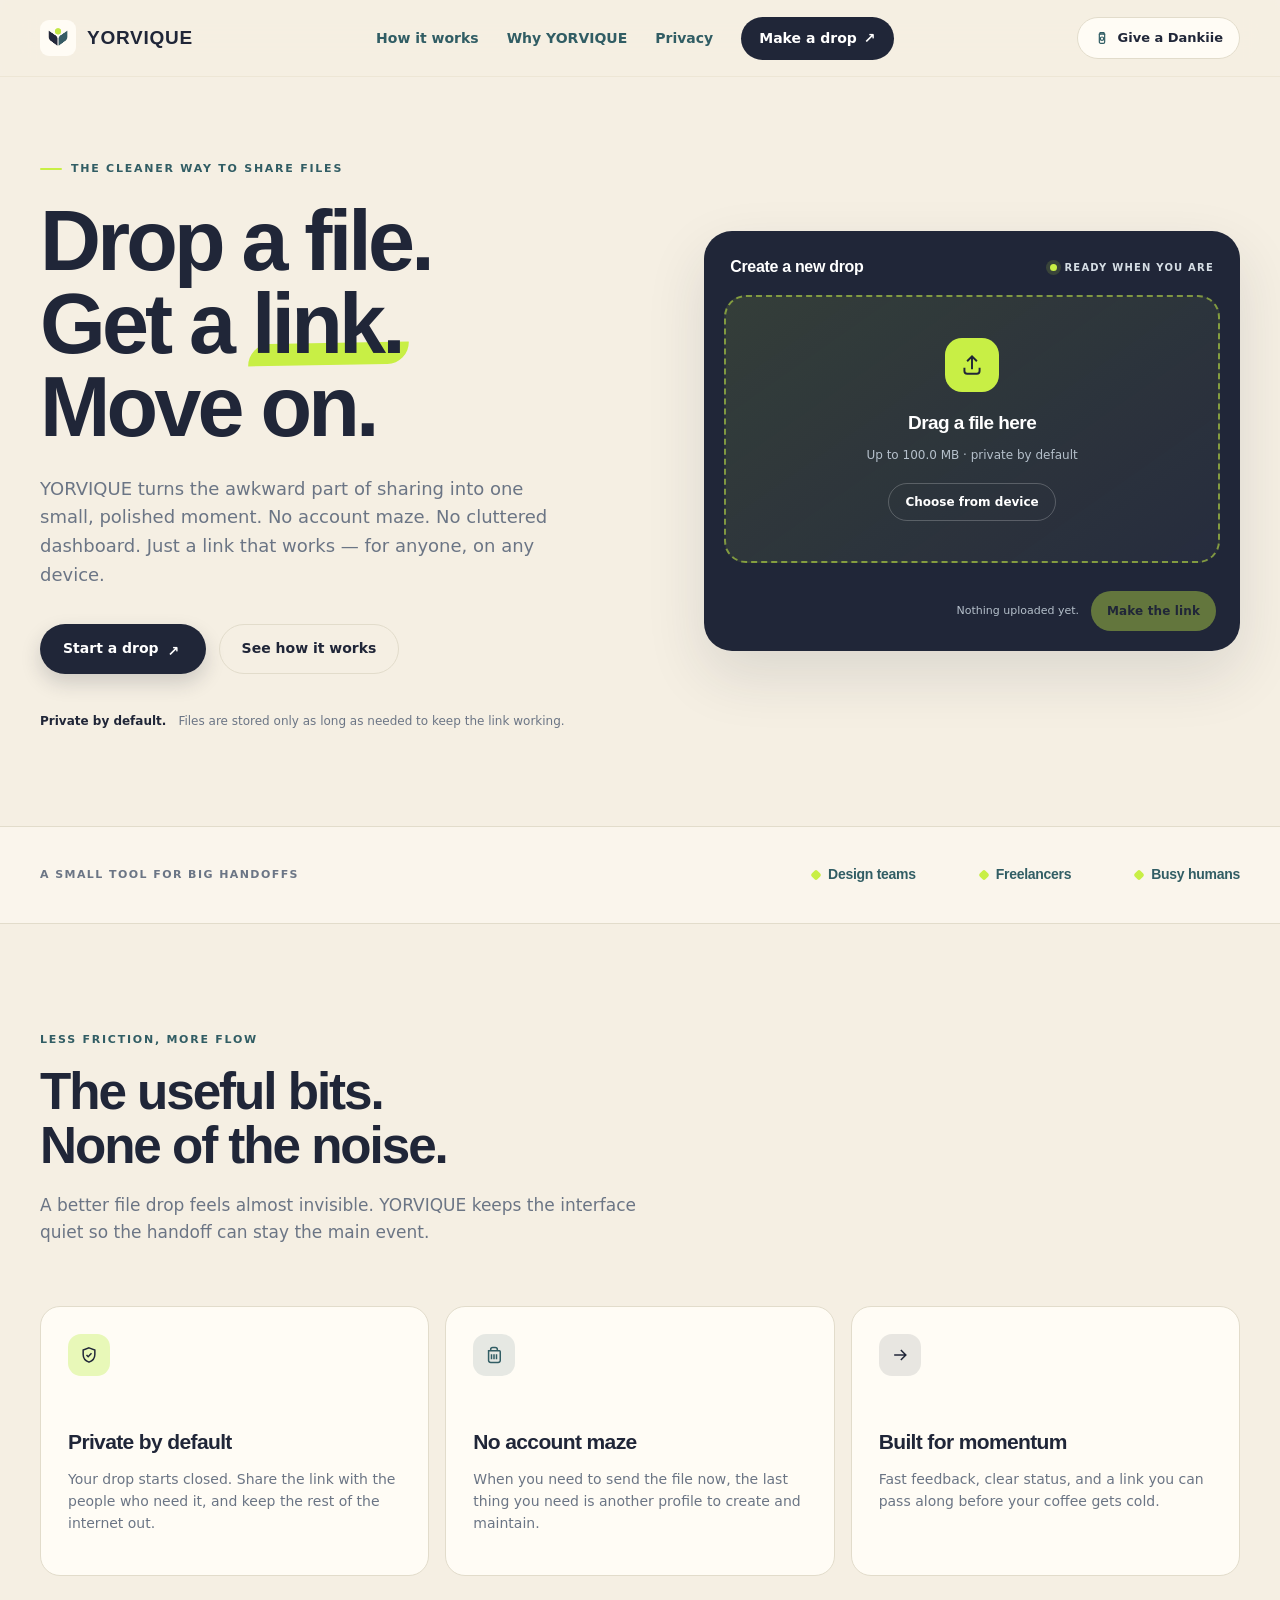
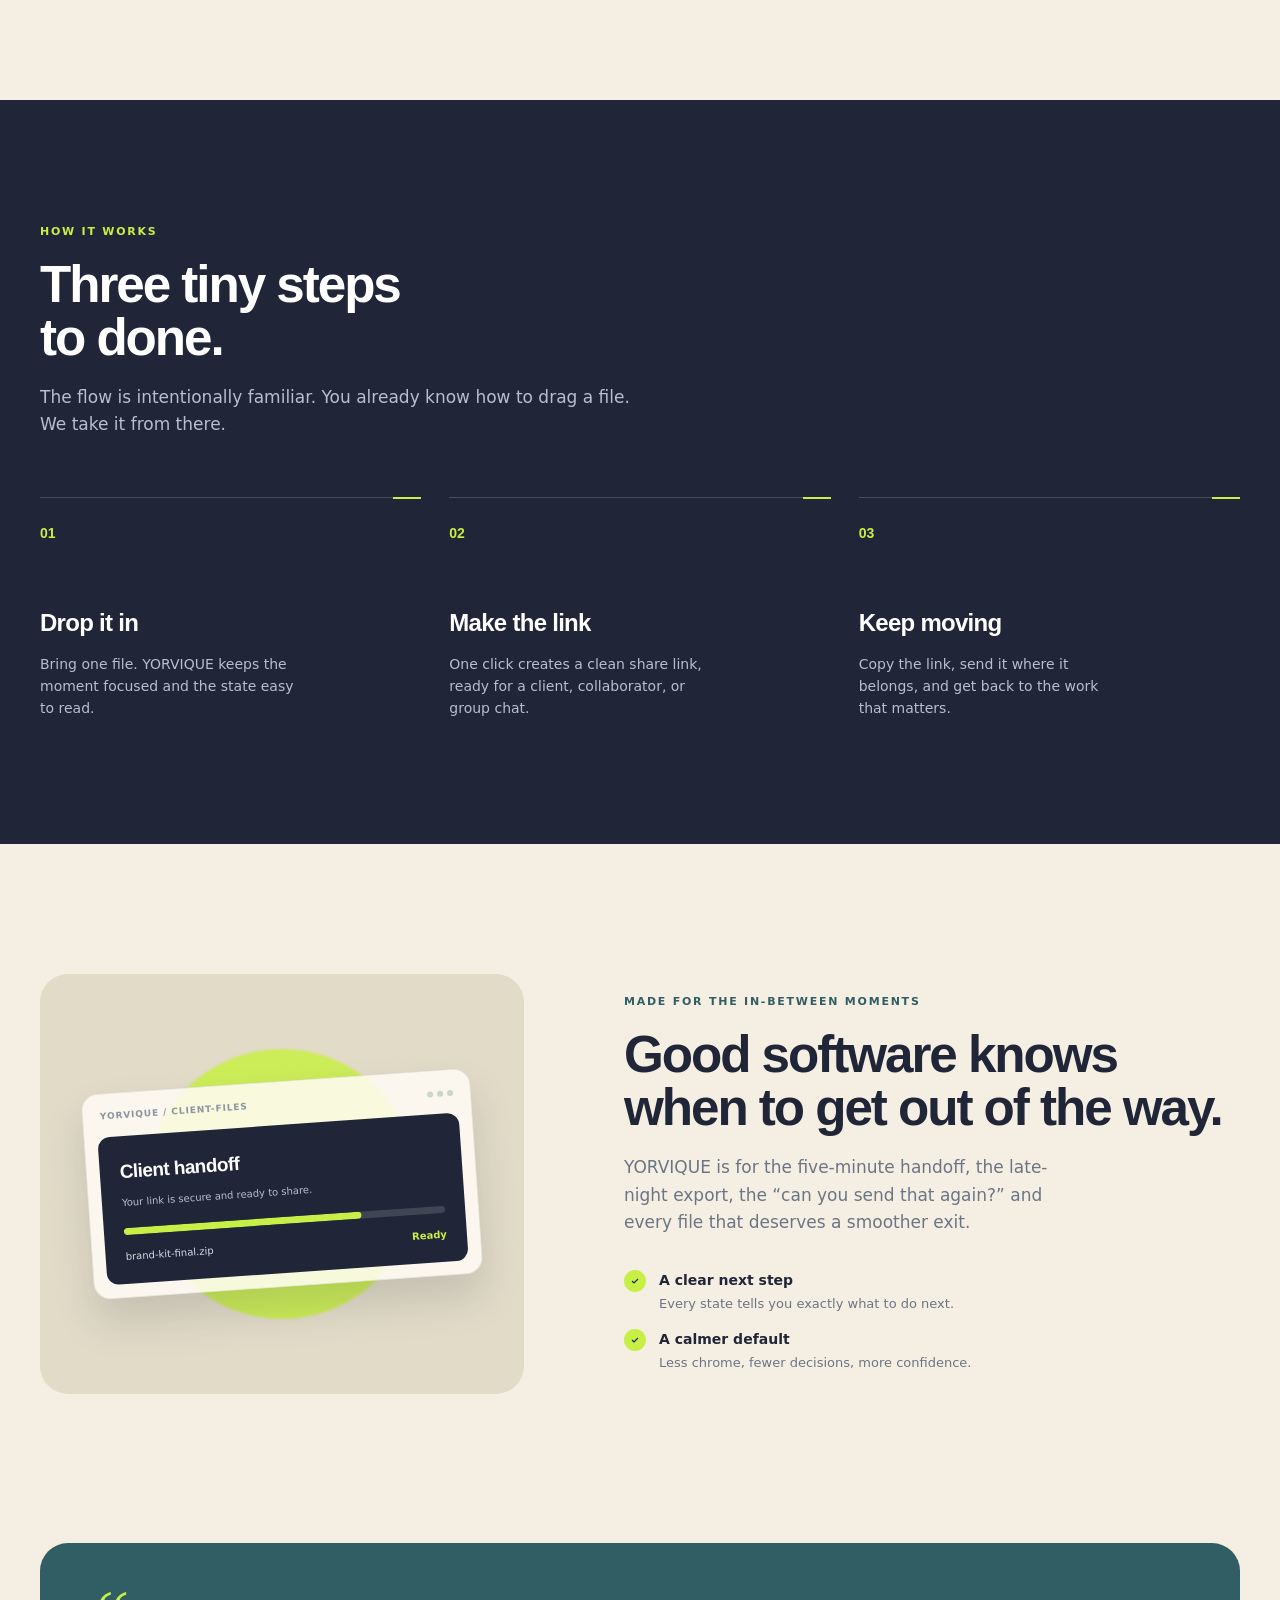
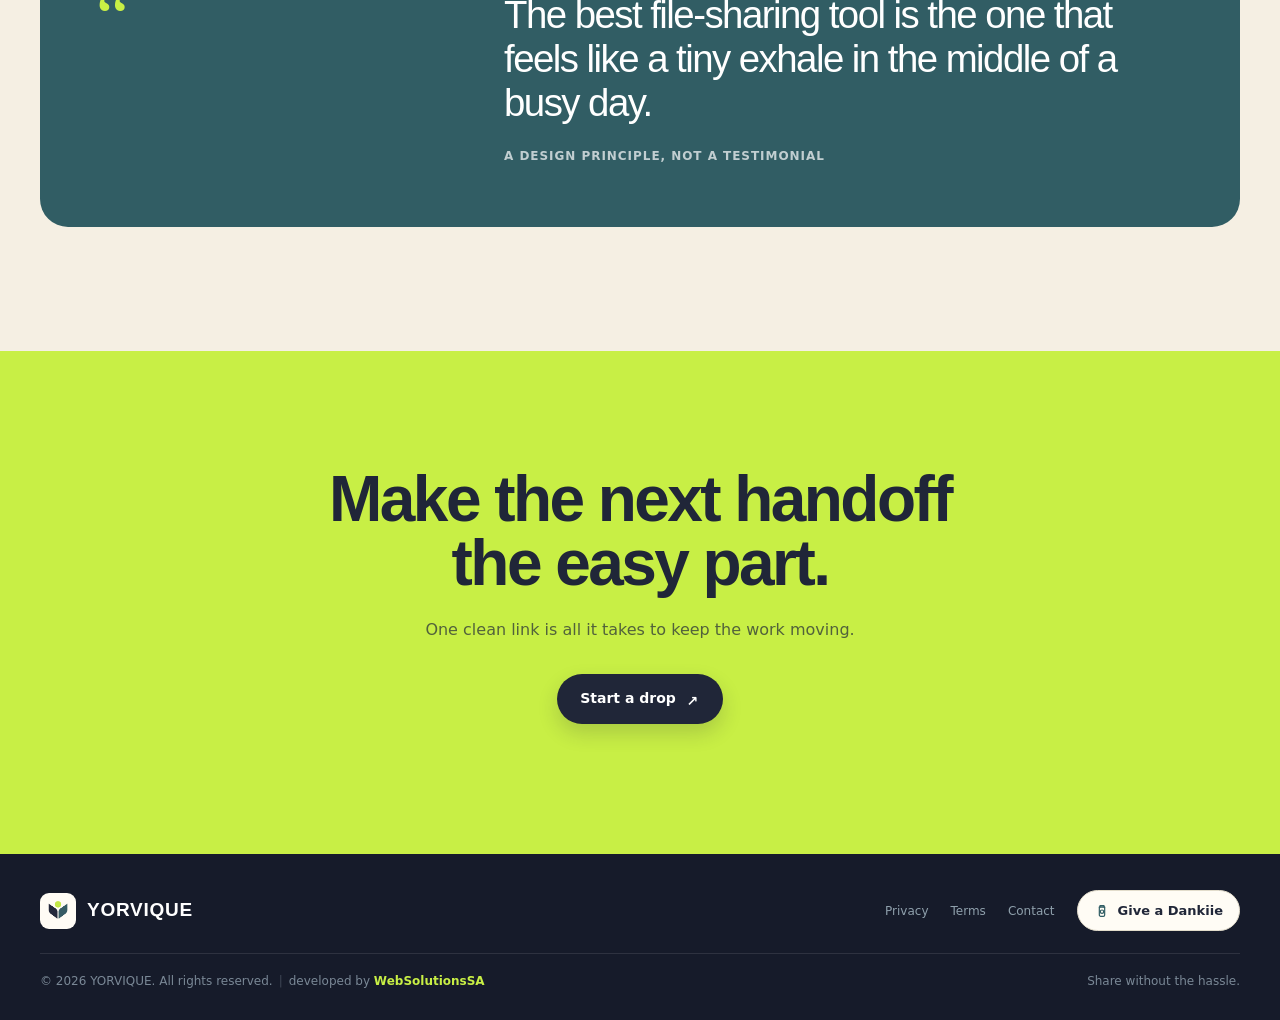
==== commit fa5b0b95: "Add files via upload" ====
--- a/index.html
+++ b/index.html
@@ -56,15 +56,11 @@
           <a class="nav-cta" href="#drop">Make a drop <span aria-hidden="true">↗</span></a>
         </nav>
         <div class="nav-actions">
-          <!-- Buy Me a Coffee button. data-bmc-toggle makes app.js wire it up.
-               While BUY_ME_A_COFFEE_URL is empty, clicking does nothing. -->
-          <button type="button" class="bmc-button" data-bmc-button aria-label="Buy Me a Coffee">
-            <svg viewBox="0 0 24 24" fill="none" stroke="currentColor" stroke-width="1.8" aria-hidden="true">
-              <path d="M5 11h13l-1 8a2 2 0 0 1-2 1.8H9A2 2 0 0 1 7 19L5 11Z"/>
-              <path d="M5 11 4 6h14l-.5 4"/>
-              <path d="M9 4v2M12 4v2M15 4v2"/>
-            </svg>
-            <span>Buy me a coffee</span>
+          <!-- Give a Dankiie button. data-dankiie-button makes app.js wire it up.
+               While DANKIIE_URL is empty, clicking does nothing. -->
+          <button type="button" class="dankiie-button" data-dankiie-button aria-label="Give a Dankiie">
+            <svg class="dankiie-icon-shake" viewBox="0 0 24 24" fill="none" stroke="currentColor" stroke-width="1.8" stroke-linecap="round" stroke-linejoin="round" aria-hidden="true"><path d="M8 6h8"/><path d="M9 6V4h6v2"/><path d="M8 6h8v12a2 2 0 0 1-2 2H10a2 2 0 0 1-2-2V6z"/><circle cx="12" cy="13" r="2.5"/></svg>
+            <span>Give a Dankiie</span>
           </button>
         </div>
       </div>
@@ -73,7 +69,7 @@
     <main>
       <section class="hero" id="drop">
         <div class="container hero-grid">
-          <div class="hero-copy" data-reveal>
+          <div class="hero-copy">
             <p class="eyebrow">The cleaner way to share files</p>
             <h1>Drop a file.<br>Get a <span>link.</span><br>Move on.</h1>
             <p>YORVIQUE turns the awkward part of sharing into one small, polished moment. No account maze. No cluttered dashboard. Just a link that works — for anyone, on any device.</p>
@@ -87,7 +83,7 @@
             </div>
           </div>
 
-          <div class="drop-card" data-reveal>
+          <div class="drop-card">
             <div class="drop-card-top">
               <span class="drop-card-title">Create a new drop</span>
               <span class="live-pill">Ready when you are</span>
@@ -232,14 +228,10 @@
           <nav class="footer-nav" aria-label="Footer navigation">
             <a href="/privacy">Privacy</a>
             <a href="/terms">Terms</a>
-            <a href="mailto:hello@yorvique.app">Contact</a>
-            <button type="button" class="bmc-button" data-bmc-button aria-label="Buy Me a Coffee">
-              <svg viewBox="0 0 24 24" fill="none" stroke="currentColor" stroke-width="1.8" aria-hidden="true">
-                <path d="M5 11h13l-1 8a2 2 0 0 1-2 1.8H9A2 2 0 0 1 7 19L5 11Z"/>
-                <path d="M5 11 4 6h14l-.5 4"/>
-                <path d="M9 4v2M12 4v2M15 4v2"/>
-              </svg>
-              <span>Buy me a coffee</span>
+            <a href="mailto:websolutionssa0@gmail.com">Contact</a>
+            <button type="button" class="dankiie-button" data-dankiie-button aria-label="Give a Dankiie">
+              <svg class="dankiie-icon-shake" viewBox="0 0 24 24" fill="none" stroke="currentColor" stroke-width="1.8" stroke-linecap="round" stroke-linejoin="round" aria-hidden="true"><path d="M8 6h8"/><path d="M9 6V4h6v2"/><path d="M8 6h8v12a2 2 0 0 1-2 2H10a2 2 0 0 1-2-2V6z"/><circle cx="12" cy="13" r="2.5"/></svg>
+              <span>Give a Dankiie</span>
             </button>
           </nav>
         </div>
--- a/assets/css/styles.css
+++ b/assets/css/styles.css
@@ -0,0 +1,1309 @@
+/* ============================================================================
+   YORVIQUE — STYLES
+   Palette:
+     cream      #F5EFE3   (warm off-white background)
+     paper      #FFFCF5   (lifted surfaces)
+     navy       #202638   (deep charcoal / primary text)
+     navy-deep  #161B2A   (footer, hover states)
+     teal       #315D64   (muted dark teal accent)
+     lime       #C8EF45   (bright lime accent / CTA highlight)
+   ============================================================================ */
+
+@import url('https://fonts.googleapis.com/css2?family=DM+Sans:wght@400;500;600;700&family=Space+Grotesk:wght@500;600;700&display=swap');
+
+:root {
+  --cream: #F5EFE3;
+  --paper: #FFFCF5;
+  --navy: #202638;
+  --navy-deep: #161B2A;
+  --teal: #315D64;
+  --teal-deep: #244549;
+  --lime: #C8EF45;
+  --lime-soft: #E8F8B8;
+  --muted: #6B7585;
+  --line: #E2DCCB;
+  --line-soft: #EDE6D5;
+  --shadow: 0 24px 60px rgba(32, 38, 56, 0.12);
+  --shadow-small: 0 12px 30px rgba(32, 38, 56, 0.08);
+  --shadow-lime: 0 18px 40px rgba(200, 239, 69, 0.25);
+  --radius-xl: 28px;
+  --radius-lg: 20px;
+  --radius-md: 14px;
+  --radius-sm: 10px;
+  --header-h: 76px;
+}
+
+* { box-sizing: border-box; }
+html { scroll-behavior: smooth; }
+body {
+  margin: 0;
+  min-width: 320px;
+  background: var(--cream);
+  color: var(--navy);
+  font-family: 'DM Sans', ui-sans-serif, system-ui, -apple-system, BlinkMacSystemFont, 'Segoe UI', sans-serif;
+  -webkit-font-smoothing: antialiased;
+  line-height: 1.5;
+}
+body::selection { background: var(--lime); color: var(--navy); }
+a { color: inherit; text-decoration: none; }
+button, input { font: inherit; color: inherit; }
+button { cursor: pointer; background: none; border: 0; }
+img, svg { display: block; max-width: 100%; }
+:focus-visible { outline: 2px solid var(--teal); outline-offset: 3px; border-radius: 6px; }
+
+.container { width: min(1200px, calc(100% - 64px)); margin: 0 auto; }
+
+/* ---------------------------- HEADER ---------------------------- */
+.site-header {
+  position: sticky;
+  z-index: 50;
+  top: 0;
+  border-bottom: 1px solid var(--line-soft);
+  background: rgba(245, 239, 227, 0.85);
+  backdrop-filter: saturate(180%) blur(18px);
+  -webkit-backdrop-filter: saturate(180%) blur(18px);
+}
+.header-inner {
+  height: var(--header-h);
+  display: flex;
+  align-items: center;
+  justify-content: space-between;
+  gap: 24px;
+}
+.brand {
+  display: inline-flex;
+  align-items: center;
+  gap: 11px;
+  font-weight: 700;
+  letter-spacing: -0.01em;
+  color: var(--navy);
+}
+.brand-logo {
+  width: 36px;
+  height: 36px;
+  flex: 0 0 auto;
+  border-radius: 9px;
+  object-fit: contain;
+  background: var(--paper);
+}
+.brand-name {
+  font-family: 'Space Grotesk', sans-serif;
+  font-size: 19px;
+  letter-spacing: 0.04em;
+}
+.primary-nav {
+  display: flex;
+  align-items: center;
+  gap: 28px;
+  color: var(--teal);
+  font-size: 14px;
+  font-weight: 600;
+}
+.primary-nav a { transition: color 180ms ease; }
+.primary-nav a:hover, .primary-nav a[aria-current='page'] { color: var(--navy); }
+.nav-actions { display: flex; align-items: center; gap: 14px; }
+.nav-cta {
+  display: inline-flex;
+  align-items: center;
+  gap: 7px;
+  padding: 11px 18px;
+  border-radius: 999px;
+  background: var(--navy);
+  color: #fff;
+  transition: background 180ms ease, transform 180ms ease;
+}
+.nav-cta:hover { background: var(--navy-deep); color: #fff; transform: translateY(-1px); }
+
+/* Give a Dankiie button — tasteful, on-brand */
+.dankiie-button {
+  display: inline-flex;
+  align-items: center;
+  gap: 8px;
+  padding: 10px 16px;
+  border: 1px solid var(--line);
+  border-radius: 999px;
+  background: var(--paper);
+  color: var(--navy);
+  font-size: 13px;
+  font-weight: 600;
+  transition: background 180ms ease, border-color 180ms ease, transform 180ms ease;
+}
+.dankiie-button:hover { border-color: var(--teal); background: #fff; transform: translateY(-1px); }
+.dankiie-button svg { width: 16px; height: 16px; color: var(--teal); }
+
+/* Tip-jar shake animation — a short wiggle, then a long pause, repeating.
+   transform-origin sits low so the jar rocks on its base. The global
+   prefers-reduced-motion block at the end of this file disables this. */
+@keyframes dankiie-shake {
+  0%   { transform: rotate(0deg); }
+  8%   { transform: rotate(-5deg); }
+  16%  { transform: rotate(5deg); }
+  24%  { transform: rotate(-4deg); }
+  32%  { transform: rotate(3deg); }
+  40%  { transform: rotate(0deg); }
+  100% { transform: rotate(0deg); }
+}
+.dankiie-icon-shake {
+  transform-origin: 50% 85%;
+  animation: dankiie-shake 5s ease-in-out infinite;
+}
+
+.menu-toggle {
+  display: none;
+  width: 42px;
+  height: 42px;
+  border: 1px solid var(--line);
+  border-radius: 12px;
+  background: var(--paper);
+  color: var(--navy);
+  align-items: center;
+  justify-content: center;
+}
+
+/* ---------------------------- HERO ---------------------------- */
+.hero {
+  padding: 76px 0 96px;
+  overflow: hidden;
+  position: relative;
+}
+.hero-grid {
+  display: grid;
+  grid-template-columns: minmax(0, 1.05fr) minmax(420px, .95fr);
+  align-items: center;
+  gap: 72px;
+}
+.eyebrow {
+  display: inline-flex;
+  align-items: center;
+  gap: 9px;
+  margin: 0 0 23px;
+  color: var(--teal);
+  font-size: 11px;
+  font-weight: 700;
+  letter-spacing: 0.16em;
+  text-transform: uppercase;
+}
+.eyebrow::before {
+  content: '';
+  width: 22px;
+  height: 2px;
+  border-radius: 99px;
+  background: var(--lime);
+}
+.hero h1, .legal-hero h1, .not-found h1 {
+  margin: 0;
+  font-family: 'Space Grotesk', sans-serif;
+  font-size: clamp(3.4rem, 6.6vw, 6rem);
+  line-height: 0.98;
+  letter-spacing: -0.045em;
+  font-weight: 600;
+  color: var(--navy);
+}
+.hero h1 span {
+  position: relative;
+  z-index: 0;
+  white-space: nowrap;
+  color: var(--navy);
+}
+.hero h1 span::after {
+  content: '';
+  position: absolute;
+  left: -4px;
+  right: -7px;
+  bottom: 6px;
+  z-index: -1;
+  height: 0.26em;
+  border-radius: 999px 12px 999px 8px;
+  background: var(--lime);
+  transform: rotate(-1deg);
+}
+.hero-copy > p:not(.eyebrow) {
+  max-width: 540px;
+  margin: 26px 0 0;
+  color: var(--muted);
+  font-size: 18px;
+  line-height: 1.6;
+}
+.hero-actions {
+  display: flex;
+  flex-wrap: wrap;
+  gap: 13px;
+  margin-top: 34px;
+}
+.button {
+  display: inline-flex;
+  align-items: center;
+  justify-content: center;
+  gap: 9px;
+  min-height: 50px;
+  padding: 0 22px;
+  border: 1px solid transparent;
+  border-radius: 999px;
+  font-size: 14px;
+  font-weight: 700;
+  transition: transform 180ms ease, background 180ms ease, border-color 180ms ease, box-shadow 180ms ease;
+}
+.button:hover { transform: translateY(-2px); }
+.button-primary { background: var(--navy); color: #fff; box-shadow: 0 9px 20px rgba(32, 38, 56, 0.18); }
+.button-primary:hover { background: var(--navy-deep); }
+.button-secondary { border-color: var(--line); background: transparent; color: var(--navy); }
+.button-secondary:hover { border-color: var(--teal); background: var(--paper); }
+.button-arrow { width: 15px; height: 15px; }
+.hero-footnote {
+  display: flex;
+  align-items: center;
+  gap: 12px;
+  margin-top: 38px;
+  color: var(--muted);
+  font-size: 12px;
+}
+.hero-footnote strong { color: var(--navy); }
+
+/* ---------------------------- DROP CARD ---------------------------- */
+.drop-card {
+  position: relative;
+  padding: 20px;
+  border-radius: var(--radius-xl);
+  background: var(--navy);
+  box-shadow: var(--shadow);
+  color: #fff;
+  z-index: 1;
+}
+.drop-card-top {
+  display: flex;
+  align-items: center;
+  justify-content: space-between;
+  padding: 4px 6px 16px;
+}
+.drop-card-title {
+  font-family: 'Space Grotesk', sans-serif;
+  font-size: 16px;
+  font-weight: 700;
+  letter-spacing: -0.02em;
+  color: #fff;
+}
+.live-pill {
+  display: inline-flex;
+  align-items: center;
+  gap: 7px;
+  color: #D5DDE4;
+  font-size: 10px;
+  font-weight: 700;
+  letter-spacing: 0.12em;
+  text-transform: uppercase;
+}
+.live-pill::before {
+  content: '';
+  width: 7px;
+  height: 7px;
+  border-radius: 50%;
+  background: var(--lime);
+  box-shadow: 0 0 0 4px rgba(200, 239, 69, 0.15);
+}
+
+/* The drop zone — visual centre of the site */
+.drop-zone {
+  min-height: 268px;
+  display: grid;
+  place-items: center;
+  padding: 30px;
+  border: 2px dashed rgba(200, 239, 69, 0.55);
+  border-radius: 22px;
+  background: linear-gradient(145deg, rgba(200, 239, 69, 0.12), rgba(255, 255, 255, 0.03));
+  text-align: center;
+  transition: background 180ms ease, border-color 180ms ease, transform 180ms ease;
+}
+.drop-zone.is-dragging {
+  border-color: var(--lime);
+  background: rgba(200, 239, 69, 0.18);
+  transform: scale(1.012);
+}
+.drop-zone.is-uploading { opacity: 0.85; pointer-events: none; }
+.drop-zone-content { display: flex; flex-direction: column; align-items: center; }
+.drop-icon {
+  width: 54px;
+  height: 54px;
+  display: grid;
+  place-items: center;
+  margin-bottom: 17px;
+  border-radius: 17px;
+  background: var(--lime);
+  color: var(--navy);
+}
+.drop-icon svg { width: 26px; height: 26px; }
+.drop-zone strong {
+  font-family: 'Space Grotesk', sans-serif;
+  font-size: 19px;
+  letter-spacing: -0.03em;
+}
+.drop-zone p { margin: 8px 0 19px; color: #B5C0CB; font-size: 12px; }
+.file-button {
+  display: inline-flex;
+  align-items: center;
+  min-height: 38px;
+  padding: 0 16px;
+  border: 1px solid rgba(255, 255, 255, 0.22);
+  border-radius: 999px;
+  color: #fff;
+  font-size: 12px;
+  font-weight: 700;
+  cursor: pointer;
+  transition: background 180ms ease, border-color 180ms ease;
+}
+.file-button:hover { border-color: var(--lime); background: rgba(200, 239, 69, 0.12); }
+
+/* Selected files list */
+.file-list { display: grid; gap: 8px; margin-top: 12px; }
+.file-row {
+  display: flex;
+  align-items: center;
+  gap: 11px;
+  padding: 11px 13px;
+  border-radius: 13px;
+  background: rgba(255, 255, 255, 0.07);
+  color: #C6D2DC;
+  font-size: 12px;
+}
+.file-row-icon {
+  width: 30px;
+  height: 30px;
+  display: grid;
+  place-items: center;
+  border-radius: 9px;
+  background: rgba(200, 239, 69, 0.16);
+  color: var(--lime);
+  font-family: 'Space Grotesk', sans-serif;
+  font-size: 9px;
+  font-weight: 700;
+  letter-spacing: 0.04em;
+  text-transform: uppercase;
+}
+.file-row-copy { overflow: hidden; flex: 1; text-align: left; min-width: 0; }
+.file-row-copy strong, .file-row-copy span {
+  display: block;
+  overflow: hidden;
+  text-overflow: ellipsis;
+  white-space: nowrap;
+}
+.file-row-copy strong { color: #fff; font-size: 12px; font-weight: 600; }
+.file-row-copy span { margin-top: 2px; color: #8FA0AC; font-size: 10px; }
+.file-remove {
+  width: 26px;
+  height: 26px;
+  border-radius: 8px;
+  color: #8FA0AC;
+  font-size: 16px;
+  line-height: 1;
+  transition: background 140ms ease, color 140ms ease;
+}
+.file-remove:hover { background: rgba(255, 255, 255, 0.08); color: #fff; }
+
+/* Progress bar */
+.file-progress {
+  height: 4px;
+  margin-top: 8px;
+  border-radius: 99px;
+  background: rgba(255, 255, 255, 0.10);
+  overflow: hidden;
+}
+.file-progress span {
+  display: block;
+  height: 100%;
+  width: 0%;
+  background: var(--lime);
+  border-radius: inherit;
+  transition: width 220ms ease;
+}
+
+.drop-card-bottom {
+  display: flex;
+  align-items: center;
+  justify-content: space-between;
+  gap: 12px;
+  min-height: 56px;
+  padding: 16px 4px 0;
+}
+.drop-submit {
+  min-height: 40px;
+  padding: 0 16px;
+  border-radius: 999px;
+  background: var(--lime);
+  color: var(--navy);
+  font-size: 12px;
+  font-weight: 700;
+  letter-spacing: 0.01em;
+  transition: transform 180ms ease, background 180ms ease, opacity 180ms ease;
+}
+.drop-submit:hover:not(:disabled) { background: #D6F565; transform: translateY(-1px); }
+.drop-submit:disabled { cursor: not-allowed; opacity: 0.4; transform: none; }
+.drop-status {
+  min-height: 16px;
+  margin: 0;
+  color: #B5C0CB;
+  font-size: 11px;
+  text-align: right;
+  flex: 1;
+}
+.drop-status.error { color: #FFB7A0; }
+.drop-status.success { color: var(--lime); }
+
+/* Success state — shareable link */
+.share-result {
+  margin-top: 14px;
+  padding: 16px;
+  border-radius: 16px;
+  background: rgba(200, 239, 69, 0.08);
+  border: 1px solid rgba(200, 239, 69, 0.30);
+  display: none;
+}
+.share-result.is-visible { display: block; }
+.share-result-label {
+  display: flex;
+  align-items: center;
+  gap: 8px;
+  color: var(--lime);
+  font-size: 10px;
+  font-weight: 700;
+  letter-spacing: 0.14em;
+  text-transform: uppercase;
+  margin-bottom: 11px;
+}
+.share-result-label svg { width: 14px; height: 14px; }
+.share-url-row {
+  display: flex;
+  align-items: stretch;
+  gap: 8px;
+  background: rgba(0, 0, 0, 0.25);
+  border: 1px solid rgba(255, 255, 255, 0.10);
+  border-radius: 12px;
+  padding: 4px 4px 4px 12px;
+}
+.share-url {
+  flex: 1;
+  min-width: 0;
+  background: transparent;
+  border: 0;
+  color: #fff;
+  font-family: 'Space Grotesk', sans-serif;
+  font-size: 13px;
+  font-weight: 500;
+  letter-spacing: -0.01em;
+  padding: 8px 0;
+  outline: none;
+  overflow: hidden;
+  text-overflow: ellipsis;
+}
+.share-copy {
+  flex: 0 0 auto;
+  display: inline-flex;
+  align-items: center;
+  gap: 7px;
+  padding: 0 14px;
+  border-radius: 9px;
+  background: var(--lime);
+  color: var(--navy);
+  font-size: 12px;
+  font-weight: 700;
+  transition: background 160ms ease;
+}
+.share-copy:hover { background: #D6F565; }
+.share-copy.copied { background: var(--teal); color: #fff; }
+.share-copy svg { width: 13px; height: 13px; }
+.share-actions {
+  display: flex;
+  gap: 8px;
+  margin-top: 10px;
+}
+.share-action {
+  display: inline-flex;
+  align-items: center;
+  gap: 6px;
+  padding: 8px 12px;
+  border: 1px solid rgba(255, 255, 255, 0.15);
+  border-radius: 999px;
+  color: #C6D2DC;
+  font-size: 11px;
+  font-weight: 600;
+  transition: background 160ms ease, color 160ms ease, border-color 160ms ease;
+}
+.share-action:hover { background: rgba(255, 255, 255, 0.07); color: #fff; border-color: rgba(255, 255, 255, 0.30); }
+.share-action svg { width: 12px; height: 12px; }
+.share-reset {
+  margin-top: 12px;
+  width: 100%;
+  padding: 9px;
+  border: 1px solid rgba(255, 255, 255, 0.12);
+  border-radius: 10px;
+  color: #8FA0AC;
+  font-size: 11px;
+  font-weight: 600;
+  transition: background 160ms ease, color 160ms ease;
+}
+.share-reset:hover { background: rgba(255, 255, 255, 0.06); color: #fff; }
+
+/* ---------------------------- TRUST STRIP ---------------------------- */
+.trust-strip {
+  border-top: 1px solid var(--line);
+  border-bottom: 1px solid var(--line);
+  background: rgba(255, 252, 245, 0.55);
+}
+.trust-inner {
+  display: flex;
+  align-items: center;
+  justify-content: space-between;
+  gap: 30px;
+  min-height: 96px;
+}
+.trust-label {
+  color: var(--muted);
+  font-size: 11px;
+  font-weight: 700;
+  letter-spacing: 0.13em;
+  text-transform: uppercase;
+}
+.trust-items {
+  display: flex;
+  align-items: center;
+  gap: clamp(20px, 5vw, 72px);
+  color: var(--teal);
+  font-family: 'Space Grotesk', sans-serif;
+  font-size: 14px;
+  font-weight: 600;
+  letter-spacing: -0.02em;
+}
+.trust-items span { display: inline-flex; align-items: center; gap: 8px; }
+.trust-items i {
+  width: 8px;
+  height: 8px;
+  display: inline-block;
+  border-radius: 2px;
+  background: var(--lime);
+  transform: rotate(45deg);
+}
+
+/* ---------------------------- SECTIONS ---------------------------- */
+.section { padding: 124px 0; }
+.section-head { max-width: 610px; }
+.section-head.centered { margin: 0 auto; text-align: center; }
+.section-kicker {
+  margin: 0 0 17px;
+  color: var(--teal);
+  font-size: 11px;
+  font-weight: 700;
+  letter-spacing: 0.16em;
+  text-transform: uppercase;
+}
+.section h2 {
+  margin: 0;
+  font-family: 'Space Grotesk', sans-serif;
+  font-size: clamp(2.4rem, 4vw, 4rem);
+  line-height: 1.04;
+  letter-spacing: -0.04em;
+  font-weight: 600;
+  color: var(--navy);
+}
+.section-intro {
+  margin: 20px 0 0;
+  color: var(--muted);
+  font-size: 17px;
+  line-height: 1.6;
+}
+.features-section { padding-top: 108px; }
+.feature-grid {
+  display: grid;
+  grid-template-columns: repeat(3, 1fr);
+  gap: 16px;
+  margin-top: 60px;
+}
+.feature-card {
+  min-height: 270px;
+  padding: 27px;
+  border: 1px solid var(--line);
+  border-radius: var(--radius-lg);
+  background: var(--paper);
+  transition: transform 220ms ease, box-shadow 220ms ease, border-color 220ms ease;
+}
+.feature-card:hover {
+  border-color: var(--line);
+  box-shadow: var(--shadow-small);
+  transform: translateY(-5px);
+}
+.feature-icon {
+  width: 42px;
+  height: 42px;
+  display: grid;
+  place-items: center;
+  margin-bottom: 50px;
+  border-radius: 13px;
+  background: var(--lime-soft);
+  color: var(--navy);
+}
+.feature-icon.teal { background: rgba(49, 93, 100, 0.12); color: var(--teal); }
+.feature-icon.navy { background: rgba(32, 38, 56, 0.10); color: var(--navy); }
+.feature-icon svg { width: 20px; height: 20px; }
+.feature-card h3 {
+  margin: 0;
+  font-family: 'Space Grotesk', sans-serif;
+  font-size: 21px;
+  letter-spacing: -0.03em;
+}
+.feature-card p {
+  margin: 10px 0 0;
+  color: var(--muted);
+  font-size: 14px;
+  line-height: 1.6;
+}
+
+/* ---------------------------- STEPS ---------------------------- */
+.steps-section { background: var(--navy); color: #fff; }
+.steps-section .section-kicker { color: var(--lime); }
+.steps-section .section-intro { color: #B5C0CB; }
+.steps-section h2 { color: #fff; }
+.steps-grid {
+  display: grid;
+  grid-template-columns: repeat(3, 1fr);
+  gap: 28px;
+  margin-top: 58px;
+}
+.step {
+  position: relative;
+  padding-top: 23px;
+  border-top: 1px solid rgba(255, 255, 255, 0.18);
+}
+.step::after {
+  content: '';
+  position: absolute;
+  top: -1px;
+  right: 0;
+  width: 28px;
+  height: 2px;
+  background: var(--lime);
+}
+.step-number {
+  color: var(--lime);
+  font-family: 'Space Grotesk', sans-serif;
+  font-size: 14px;
+  font-weight: 600;
+}
+.step h3 {
+  margin: 60px 0 12px;
+  font-family: 'Space Grotesk', sans-serif;
+  font-size: 24px;
+  letter-spacing: -0.03em;
+}
+.step p {
+  max-width: 270px;
+  margin: 0;
+  color: #B5C0CB;
+  font-size: 14px;
+  line-height: 1.6;
+}
+
+/* ---------------------------- SPLIT SECTION ---------------------------- */
+.split-section { padding-top: 130px; }
+.split-grid {
+  display: grid;
+  grid-template-columns: 0.88fr 1.12fr;
+  gap: 100px;
+  align-items: center;
+}
+.split-visual {
+  min-height: 420px;
+  position: relative;
+  display: grid;
+  place-items: center;
+  border-radius: var(--radius-xl);
+  background: #E2DBC8;
+  overflow: hidden;
+}
+.split-visual::before {
+  content: '';
+  position: absolute;
+  width: 270px;
+  height: 270px;
+  border-radius: 50%;
+  background: var(--lime);
+  opacity: 0.85;
+  filter: blur(1px);
+}
+.visual-window {
+  position: relative;
+  width: min(82%, 390px);
+  padding: 13px;
+  border: 1px solid rgba(32, 38, 56, 0.10);
+  border-radius: 17px;
+  background: rgba(255, 252, 245, 0.85);
+  box-shadow: 0 23px 40px rgba(32, 38, 56, 0.15);
+  transform: rotate(-4deg);
+}
+.visual-window-head {
+  display: flex;
+  align-items: center;
+  justify-content: space-between;
+  padding: 3px 4px 13px;
+  color: #8B95A1;
+  font-size: 9px;
+  font-weight: 700;
+  letter-spacing: 0.1em;
+  text-transform: uppercase;
+}
+.window-dots { display: flex; gap: 4px; }
+.window-dots i { width: 6px; height: 6px; border-radius: 50%; background: #CBD6C7; }
+.window-panel {
+  padding: 22px 20px 20px;
+  border-radius: 12px;
+  background: var(--navy);
+  color: #fff;
+}
+.window-panel h4 {
+  margin: 0;
+  font-family: 'Space Grotesk', sans-serif;
+  font-size: 19px;
+  font-weight: 600;
+  letter-spacing: -0.03em;
+}
+.window-panel p {
+  margin: 9px 0 18px;
+  color: #B5C0CB;
+  font-size: 10px;
+  line-height: 1.5;
+}
+.progress-line {
+  height: 7px;
+  border-radius: 99px;
+  background: rgba(255, 255, 255, 0.14);
+  overflow: hidden;
+}
+.progress-line span {
+  display: block;
+  width: 74%;
+  height: 100%;
+  border-radius: inherit;
+  background: var(--lime);
+}
+.window-file {
+  display: flex;
+  align-items: center;
+  gap: 8px;
+  margin-top: 14px;
+  color: #D2DCE3;
+  font-size: 10px;
+}
+.window-file b { margin-left: auto; color: var(--lime); font-weight: 600; }
+
+.split-copy .section-intro { max-width: 460px; }
+.mini-points { display: grid; gap: 16px; margin-top: 34px; }
+.mini-point { display: flex; gap: 13px; align-items: flex-start; }
+.mini-point-check {
+  width: 22px;
+  height: 22px;
+  flex: 0 0 auto;
+  display: grid;
+  place-items: center;
+  border-radius: 50%;
+  background: var(--lime);
+  color: var(--navy);
+}
+.mini-point-check svg { width: 12px; height: 12px; }
+.mini-point strong { display: block; font-size: 14px; color: var(--navy); }
+.mini-point p { margin: 3px 0 0; color: var(--muted); font-size: 13px; line-height: 1.5; }
+
+/* ---------------------------- QUOTE ---------------------------- */
+.quote-section { padding: 25px 0 124px; }
+.quote-card {
+  display: flex;
+  align-items: flex-start;
+  justify-content: space-between;
+  gap: 40px;
+  padding: 50px 56px;
+  border-radius: var(--radius-xl);
+  background: var(--teal);
+  color: #fff;
+}
+.quote-mark {
+  color: var(--lime);
+  font-family: Georgia, serif;
+  font-size: 75px;
+  line-height: 0.6;
+}
+.quote-card blockquote {
+  max-width: 680px;
+  margin: 0;
+  font-family: 'Space Grotesk', sans-serif;
+  font-size: clamp(1.6rem, 3vw, 2.6rem);
+  line-height: 1.15;
+  letter-spacing: -0.04em;
+  color: #fff;
+}
+.quote-caption {
+  margin-top: 22px;
+  color: rgba(255, 255, 255, 0.7);
+  font-size: 12px;
+  font-weight: 700;
+  letter-spacing: 0.08em;
+  text-transform: uppercase;
+}
+
+/* ---------------------------- FINAL CTA ---------------------------- */
+.final-cta {
+  padding: 116px 0 130px;
+  background: var(--lime);
+  text-align: center;
+}
+.final-cta h2 {
+  max-width: 720px;
+  margin: 0 auto;
+  font-family: 'Space Grotesk', sans-serif;
+  font-size: clamp(2.6rem, 5vw, 5rem);
+  line-height: 1.0;
+  letter-spacing: -0.04em;
+  color: var(--navy);
+}
+.final-cta p {
+  max-width: 450px;
+  margin: 22px auto 31px;
+  color: rgba(32, 38, 56, 0.7);
+  font-size: 16px;
+  line-height: 1.6;
+}
+
+/* ---------------------------- FOOTER ---------------------------- */
+.site-footer {
+  padding: 36px 0 30px;
+  background: var(--navy-deep);
+  color: #8FA0AC;
+}
+.footer-top {
+  display: flex;
+  align-items: center;
+  justify-content: space-between;
+  gap: 30px;
+  padding-bottom: 22px;
+  border-bottom: 1px solid rgba(255, 255, 255, 0.10);
+}
+.site-footer .brand { color: #fff; }
+.footer-nav {
+  display: flex;
+  align-items: center;
+  gap: 22px;
+  font-size: 12px;
+}
+.footer-nav a:hover { color: #fff; }
+.footer-bottom {
+  display: flex;
+  align-items: center;
+  justify-content: space-between;
+  gap: 14px;
+  flex-wrap: wrap;
+  padding-top: 18px;
+  color: #7A8896;
+  font-size: 12px;
+}
+.footer-bottom p { margin: 0; }
+.footer-credit a {
+  color: var(--lime);
+  font-weight: 600;
+  transition: color 160ms ease;
+}
+.footer-credit a:hover { color: #D6F565; text-decoration: underline; }
+.footer-separator { opacity: 0.4; margin: 0 6px; }
+
+/* ---------------------------- LEGAL PAGES ---------------------------- */
+.legal-hero {
+  padding: 88px 0 76px;
+  border-bottom: 1px solid var(--line);
+}
+.legal-hero h1 {
+  max-width: 760px;
+  font-size: clamp(3rem, 6vw, 5.4rem);
+}
+.legal-hero p {
+  max-width: 600px;
+  margin: 25px 0 0;
+  color: var(--muted);
+  line-height: 1.6;
+}
+.legal-layout {
+  display: grid;
+  grid-template-columns: 210px minmax(0, 720px);
+  gap: 100px;
+  padding: 80px 0 124px;
+}
+.legal-aside { position: sticky; top: 110px; align-self: start; }
+.legal-aside p {
+  margin: 0 0 12px;
+  color: var(--muted);
+  font-size: 11px;
+  font-weight: 700;
+  letter-spacing: 0.12em;
+  text-transform: uppercase;
+}
+.legal-aside a { display: block; padding: 7px 0; color: var(--teal); font-size: 13px; }
+.legal-aside a:hover { color: var(--navy); }
+.legal-content h2 {
+  margin: 0 0 15px;
+  font-family: 'Space Grotesk', sans-serif;
+  font-size: 28px;
+  letter-spacing: -0.03em;
+  color: var(--navy);
+}
+.legal-content h2:not(:first-child) { margin-top: 50px; }
+.legal-content p, .legal-content li {
+  color: #4D5666;
+  font-size: 15px;
+  line-height: 1.75;
+}
+.legal-content p { margin: 0 0 18px; }
+.legal-content ul { padding-left: 20px; margin: 0 0 20px; }
+.legal-content li { margin: 6px 0; }
+.legal-content strong { color: var(--navy); }
+.legal-content a { color: var(--teal); text-decoration: underline; }
+
+/* ---------------------------- 404 ---------------------------- */
+.not-found {
+  display: grid;
+  min-height: calc(100vh - var(--header-h) - 200px);
+  place-items: center;
+  padding: 100px 0;
+}
+.not-found-inner { max-width: 680px; text-align: center; }
+.not-found-code {
+  display: inline-flex;
+  align-items: center;
+  gap: 9px;
+  margin-bottom: 25px;
+  color: var(--teal);
+  font-size: 11px;
+  font-weight: 700;
+  letter-spacing: 0.16em;
+  text-transform: uppercase;
+}
+.not-found-code::before, .not-found-code::after {
+  content: '';
+  width: 22px;
+  height: 2px;
+  border-radius: 99px;
+  background: var(--lime);
+}
+.not-found h1 { font-size: clamp(4.5rem, 13vw, 10rem); color: var(--navy); }
+.not-found p {
+  max-width: 470px;
+  margin: 25px auto 32px;
+  color: var(--muted);
+  line-height: 1.7;
+}
+
+/* ---------------------------- TOAST ---------------------------- */
+.toast {
+  position: fixed;
+  right: 24px;
+  bottom: 24px;
+  z-index: 60;
+  max-width: 330px;
+  padding: 14px 17px;
+  border: 1px solid rgba(200, 239, 69, 0.22);
+  border-radius: 13px;
+  background: var(--navy);
+  color: #fff;
+  box-shadow: var(--shadow);
+  font-size: 13px;
+  opacity: 0;
+  pointer-events: none;
+  transform: translateY(12px);
+  transition: opacity 200ms ease, transform 200ms ease;
+}
+.toast.is-visible { opacity: 1; transform: translateY(0); }
+.toast.error { border-color: rgba(255, 183, 160, 0.45); }
+.toast.success { border-color: rgba(200, 239, 69, 0.50); }
+
+/* ---------------------------- REVEAL ANIMATION ----------------------------
+   Elements with [data-reveal] start hidden and animate in when they enter
+   the viewport. To support visitors without JavaScript (or when the
+   IntersectionObserver is slow to fire), the <html> element starts with
+   the `no-js` class and app.js removes it immediately. While `no-js` is
+   present, all reveal elements are shown plainly.
+   --------------------------------------------------------------------------- */
+[data-reveal] {
+  opacity: 0;
+  transform: translateY(14px);
+  transition: opacity 650ms ease, transform 650ms ease;
+}
+[data-reveal].is-visible { opacity: 1; transform: translateY(0); }
+.no-js [data-reveal] { opacity: 1 !important; transform: none !important; }
+/* Reduced motion: skip the animation entirely */
+@media (prefers-reduced-motion: reduce) {
+  [data-reveal] { opacity: 1; transform: none; transition: none; }
+}
+
+/* ---------------------------- OFFLINE BANNER ---------------------------- */
+.offline-banner {
+  display: none;
+  position: fixed;
+  left: 0;
+  right: 0;
+  bottom: 0;
+  z-index: 70;
+  padding: 11px 18px;
+  background: var(--teal);
+  color: #fff;
+  text-align: center;
+  font-size: 13px;
+  font-weight: 600;
+}
+.offline-banner.is-visible { display: block; }
+.offline-banner strong { color: var(--lime); }
+
+/* ---------------------------- RESPONSIVE ---------------------------- */
+@media (max-width: 960px) {
+  .container { width: min(100% - 44px, 720px); }
+  .header-inner { height: 68px; gap: 14px; }
+  .menu-toggle { display: inline-flex; }
+  .primary-nav {
+    position: absolute;
+    top: 68px;
+    left: 22px;
+    right: 22px;
+    display: none;
+    flex-direction: column;
+    align-items: stretch;
+    gap: 0;
+    padding: 9px;
+    border: 1px solid var(--line);
+    border-radius: 18px;
+    background: rgba(255, 252, 245, 0.98);
+    box-shadow: var(--shadow-small);
+  }
+  .primary-nav.is-open { display: flex; }
+  .primary-nav a { padding: 13px 14px; }
+  .primary-nav .nav-cta, .primary-nav .dankiie-button { text-align: center; margin-top: 5px; justify-content: center; }
+  .nav-actions { display: none; }
+  .hero { padding: 60px 0 84px; }
+  .hero-grid { grid-template-columns: 1fr; gap: 56px; }
+  .hero-copy { max-width: 700px; }
+  .drop-card { width: min(100%, 600px); margin: 0 auto; }
+  .trust-inner { display: block; padding: 24px 0; }
+  .trust-items { justify-content: space-between; margin-top: 18px; }
+  .section { padding: 92px 0; }
+  .feature-grid { gap: 12px; }
+  .feature-card { padding: 23px; }
+  .split-grid { grid-template-columns: 1fr; gap: 56px; }
+  .split-visual { min-height: 340px; max-width: 600px; }
+  .quote-card { padding: 38px; }
+  .legal-layout { gap: 50px; }
+}
+
+@media (max-width: 640px) {
+  .container { width: min(100% - 36px, 520px); }
+  .hero { padding: 48px 0 66px; }
+  .hero h1 { font-size: clamp(3rem, 14vw, 4.6rem); }
+  .hero h1 span { white-space: normal; }
+  .hero-copy > p:not(.eyebrow) { font-size: 16px; }
+  .hero-actions { align-items: stretch; flex-direction: column; }
+  .hero-actions .button { width: 100%; }
+  .hero-footnote { align-items: flex-start; line-height: 1.4; }
+  .drop-zone { min-height: 240px; padding: 22px; }
+  .trust-items { align-items: flex-start; flex-direction: column; gap: 13px; }
+  .section, .features-section, .split-section { padding: 72px 0; }
+  .section h2 { font-size: 2.4rem; }
+  .feature-grid, .steps-grid { grid-template-columns: 1fr; margin-top: 40px; }
+  .feature-card { min-height: 0; }
+  .feature-icon { margin-bottom: 32px; }
+  .step h3 { margin-top: 40px; }
+  .quote-section { padding: 0 0 72px; }
+  .quote-card { display: block; padding: 30px 26px; }
+  .quote-mark { margin-bottom: 22px; font-size: 58px; }
+  .quote-card blockquote { font-size: 1.7rem; }
+  .final-cta { padding: 74px 0 82px; }
+  .final-cta h2 { font-size: 2.8rem; }
+  .footer-top, .footer-bottom { align-items: flex-start; flex-direction: column; }
+  .footer-nav { flex-wrap: wrap; gap: 15px; }
+  .legal-hero { padding: 58px 0 52px; }
+  .legal-hero h1 { font-size: 3rem; }
+  .legal-layout { display: block; padding: 52px 0 72px; }
+  .legal-aside {
+    position: static;
+    margin-bottom: 50px;
+    padding-bottom: 18px;
+    border-bottom: 1px solid var(--line);
+  }
+  .legal-aside a { display: inline-block; margin-right: 16px; }
+  .not-found { min-height: calc(100vh - 70px - 220px); padding: 72px 0; }
+  .not-found h1 { font-size: 6rem; }
+  .toast { right: 14px; bottom: 14px; left: 14px; max-width: none; }
+  .share-url-row { flex-direction: column; padding: 10px; }
+  .share-url { padding: 4px 6px; }
+  .share-copy { justify-content: center; padding: 9px; }
+}
+
+/* ============================================================================
+   GIVE A DANKIIE — POST-SUCCESS SUPPORT POPUP
+   Appears only after a genuinely successful link generation, subject to a
+   7-day localStorage cooldown. Built and torn down by app.js so it never
+   touches unrelated page layouts.
+   ============================================================================ */
+.dankiie-overlay {
+  position: fixed;
+  inset: 0;
+  z-index: 1000;
+  display: flex;
+  align-items: center;
+  justify-content: center;
+  padding: 16px;
+  background: rgba(22, 27, 42, 0.42);
+  opacity: 0;
+  pointer-events: none;
+  transition: opacity 260ms ease;
+}
+.dankiie-overlay.is-visible {
+  opacity: 1;
+  pointer-events: auto;
+}
+
+.dankiie-popup {
+  position: relative;
+  width: 100%;
+  max-width: 420px;
+  padding: 32px 28px 24px;
+  border-radius: var(--radius-xl);
+  background: var(--paper);
+  box-shadow: var(--shadow);
+  text-align: center;
+  transform: translateY(16px) scale(0.96);
+  transition: transform 320ms cubic-bezier(0.22, 1, 0.36, 1);
+}
+.dankiie-overlay.is-visible .dankiie-popup {
+  transform: translateY(0) scale(1);
+}
+
+.dankiie-icon-wrap {
+  display: inline-flex;
+  align-items: center;
+  justify-content: center;
+  width: 64px;
+  height: 64px;
+  margin: 0 auto 18px;
+  border-radius: 50%;
+  background: linear-gradient(145deg, var(--lime-soft), var(--paper));
+  box-shadow: 0 8px 20px rgba(200, 239, 69, 0.25);
+}
+.dankiie-icon-wrap svg {
+  width: 30px;
+  height: 30px;
+  color: var(--teal);
+  transform-origin: 50% 85%;
+  animation: dankiie-shake 5s ease-in-out infinite;
+}
+
+.dankiie-title {
+  margin: 0 0 10px;
+  font-family: 'Space Grotesk', sans-serif;
+  font-size: 21px;
+  font-weight: 700;
+  letter-spacing: -0.02em;
+  color: var(--navy);
+}
+.dankiie-desc {
+  margin: 0 0 22px;
+  font-size: 14px;
+  line-height: 1.55;
+  color: var(--muted);
+}
+
+.dankiie-cta {
+  display: inline-flex;
+  align-items: center;
+  justify-content: center;
+  gap: 8px;
+  width: 100%;
+  padding: 13px 20px;
+  border: 0;
+  border-radius: 999px;
+  background: var(--navy);
+  color: var(--lime);
+  font-family: 'Space Grotesk', sans-serif;
+  font-size: 15px;
+  font-weight: 600;
+  letter-spacing: -0.01em;
+  cursor: pointer;
+  transition: background 180ms ease, transform 180ms ease;
+}
+.dankiie-cta:hover { background: var(--navy-deep); transform: translateY(-1px); }
+.dankiie-cta:focus-visible {
+  outline: 3px solid var(--lime);
+  outline-offset: 3px;
+}
+.dankiie-cta svg { width: 17px; height: 17px; }
+
+/* Close button — hidden until the 5-second countdown completes. The [hidden]
+   attribute is removed from app.js once the countdown elapses. */
+.dankiie-close {
+  position: absolute;
+  top: 10px;
+  right: 10px;
+  width: 32px;
+  height: 32px;
+  display: inline-flex;
+  align-items: center;
+  justify-content: center;
+  border: 0;
+  border-radius: 50%;
+  background: transparent;
+  color: var(--muted);
+  cursor: pointer;
+  opacity: 0;
+  transform: scale(0.8);
+  transition: opacity 220ms ease, transform 220ms ease, background 160ms ease, color 160ms ease;
+}
+.dankiie-close[hidden] { display: none; }
+.dankiie-close.is-revealed { opacity: 1; transform: scale(1); }
+.dankiie-close:hover { background: var(--line-soft); color: var(--navy); }
+.dankiie-close:focus-visible {
+  outline: 3px solid var(--lime);
+  outline-offset: 2px;
+}
+.dankiie-close svg { width: 16px; height: 16px; }
+
+/* Thin countdown line — depletes left-to-right over 5 seconds, communicating
+   time remaining before the close button is revealed. */
+.dankiie-progress {
+  position: absolute;
+  left: 0;
+  right: 0;
+  bottom: 0;
+  height: 3px;
+  background: var(--line-soft);
+  border-radius: 0 0 var(--radius-xl) var(--radius-xl);
+  overflow: hidden;
+}
+.dankiie-progress-bar {
+  height: 100%;
+  width: 100%;
+  background: linear-gradient(90deg, var(--lime), var(--teal));
+  transform-origin: left center;
+}
+.dankiie-progress-bar.is-running {
+  animation: dankiie-progress-deplete 5s linear forwards;
+}
+@keyframes dankiie-progress-deplete {
+  from { transform: scaleX(1); }
+  to   { transform: scaleX(0); }
+}
+
+/* Small screens — never overflow the viewport */
+@media (max-width: 480px) {
+  .dankiie-popup { padding: 28px 20px 20px; }
+  .dankiie-title { font-size: 19px; }
+  .dankiie-desc { font-size: 13.5px; }
+  .dankiie-icon-wrap { width: 56px; height: 56px; margin-bottom: 14px; }
+  .dankiie-icon-wrap svg { width: 26px; height: 26px; }
+}
+
+/* Respect users who prefer reduced motion */
+@media (prefers-reduced-motion: reduce) {
+  *, *::before, *::after {
+    animation-duration: 0.01ms !important;
+    animation-iteration-count: 1 !important;
+    transition-duration: 0.01ms !important;
+    scroll-behavior: auto !important;
+  }
+}
